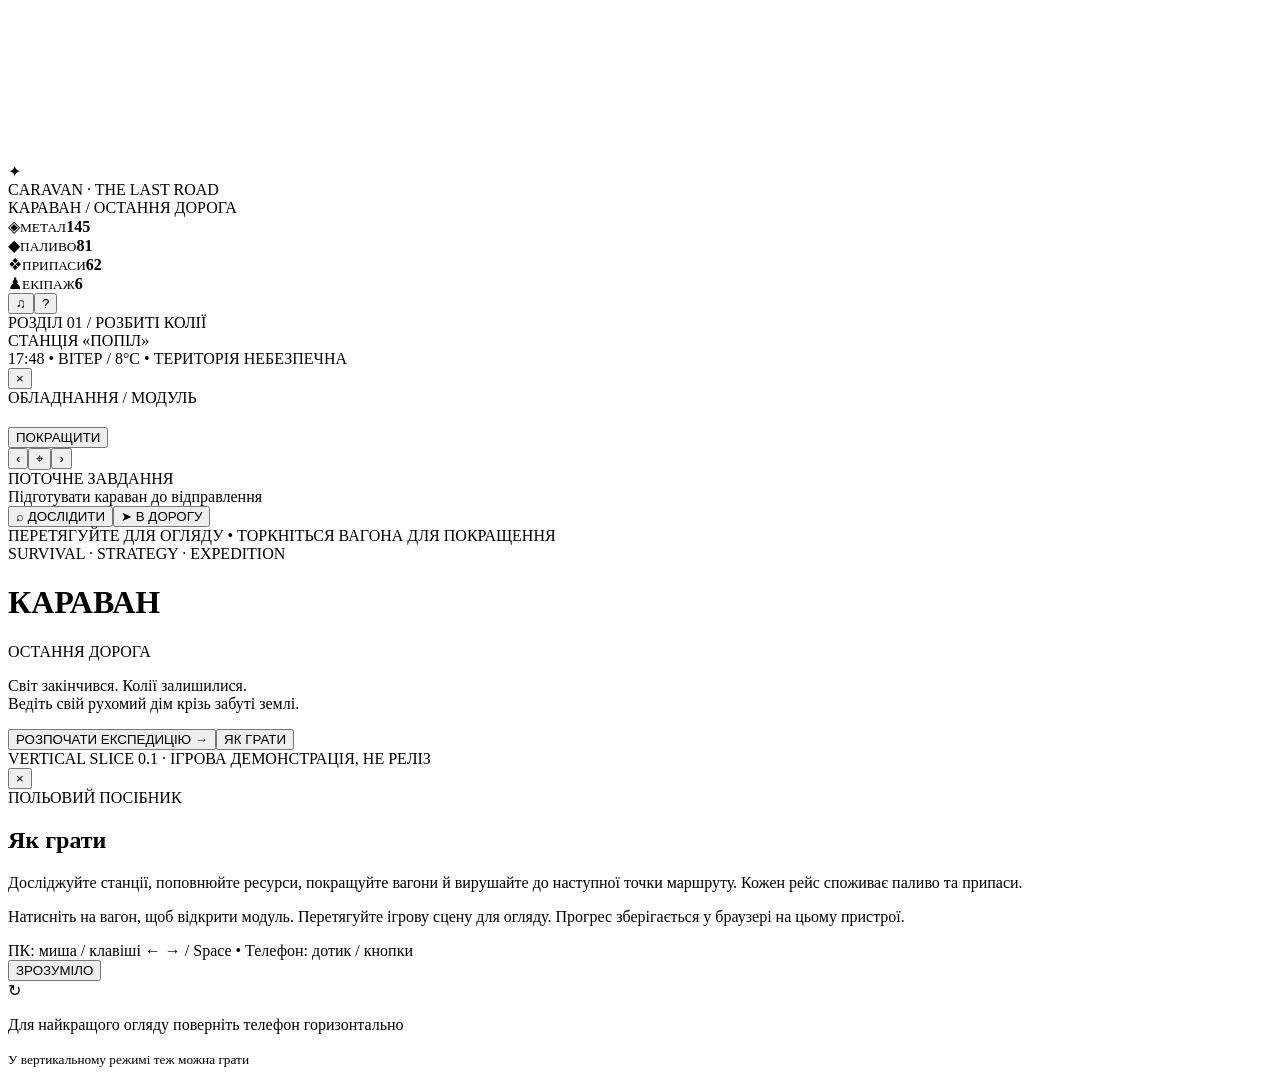
==== web/index.html @ 8cdb4a12 "Add Caravan playable prototype source web/index.html" ====
<!doctype html>
<html lang="uk">
<head>
<meta charset="utf-8"/>
<meta name="viewport" content="width=device-width,initial-scale=1,viewport-fit=cover,maximum-scale=1,user-scalable=no" />
<meta name="theme-color" content="#0a1119"/>
<meta name="description" content="КАРАВАН: Остання дорога — інтерактивний прототип виживання на броньованому потязі." />
<title>КАРАВАН — Остання дорога · Vertical Slice 0.1</title>
<link rel="stylesheet" href="style.css"/>
<link rel="manifest" href="manifest.webmanifest"/>
</head>
<body>
<main id="game" aria-label="Ігрова сцена Караван">
<canvas id="scene" aria-label="Потяг і покинута станція"></canvas>
<div id="vignette"></div>
<header class="top">
  <div class="identity"><div class="crest">✦</div><div><div class="eyebrow">CARAVAN <span>· THE LAST ROAD</span></div><div class="brand">КАРАВАН <span>/ ОСТАННЯ ДОРОГА</span></div></div></div>
  <div class="resources" aria-live="polite">
   <div class="res"><span class="glyph">◈</span><small>МЕТАЛ</small><strong id="scrap">145</strong></div>
   <div class="res"><span class="glyph orange">◆</span><small>ПАЛИВО</small><strong id="fuel">81</strong></div>
   <div class="res"><span class="glyph green">❖</span><small>ПРИПАСИ</small><strong id="food">62</strong></div>
   <div class="res"><span class="glyph gold">♟</span><small>ЕКІПАЖ</small><strong id="crew">6</strong></div>
  </div>
  <div class="top-actions"><button id="sound" title="Звук" aria-label="Увімкнути або вимкнути звук">♫</button><button id="help" title="Керування">?</button></div>
</header>
<div class="location"><div class="minor" id="chapter">РОЗДІЛ 01 / РОЗБИТІ КОЛІЇ</div><div class="loc-title" id="place">СТАНЦІЯ «ПОПІЛ»</div><div class="loc-sub" id="conditions">17:48 <span>•</span> ВІТЕР / 8°C <span>•</span> ТЕРИТОРІЯ НЕБЕЗПЕЧНА</div></div>
<div id="alerts" aria-live="polite"></div>
<section id="panel" class="side-panel hidden" aria-live="polite"><button id="close-panel" aria-label="Закрити" class="close">×</button><div class="smallcap">ОБЛАДНАННЯ / МОДУЛЬ</div><h2 id="panel-name"></h2><p id="panel-description"></p><div id="panel-stats"></div><button id="upgrade" class="primary">ПОКРАЩИТИ</button></section>
<div id="tooltip" class="tooltip hidden"></div>
<div class="camera-tools"><button id="cam-left" aria-label="Камера ліворуч">‹</button><button id="cam-reset" aria-label="Повернути камеру">⌖</button><button id="cam-right" aria-label="Камера праворуч">›</button></div>
<div class="bottom"><div class="mission"><span class="pulsedot"></span><div><div class="smallcap" id="mission-caption">ПОТОЧНЕ ЗАВДАННЯ</div><div class="mission-title" id="mission">Підготувати караван до відправлення</div></div></div><div class="cta"><button class="secondary" id="scavenge">⌕ <span>ДОСЛІДИТИ</span></button><button class="primary" id="go">➤ <span>В ДОРОГУ</span></button></div></div>
<div class="hint">ПЕРЕТЯГУЙТЕ ДЛЯ ОГЛЯДУ • ТОРКНІТЬСЯ ВАГОНА ДЛЯ ПОКРАЩЕННЯ</div>
<div class="overlay" id="intro"><div class="intro-back"></div><div class="intro-shade"></div><div class="intro-content"><div class="eyebrow">SURVIVAL · STRATEGY · EXPEDITION</div><h1>КАРАВАН</h1><div class="intro-tag">ОСТАННЯ ДОРОГА</div><p>Світ закінчився. Колії залишилися.<br>Ведіть свій рухомий дім крізь забуті землі.</p><div class="intro-buttons"><button id="start" class="primary">РОЗПОЧАТИ ЕКСПЕДИЦІЮ →</button><button id="how" class="secondary">ЯК ГРАТИ</button></div><div class="build">VERTICAL SLICE 0.1 · ІГРОВА ДЕМОНСТРАЦІЯ, НЕ РЕЛІЗ</div></div></div>
<div class="modal hidden" id="modal"><div class="modal-card"><button class="close" id="close-modal" aria-label="Закрити">×</button><div class="smallcap">ПОЛЬОВИЙ ПОСІБНИК</div><h2>Як грати</h2><p>Досліджуйте станції, поповнюйте ресурси, покращуйте вагони й вирушайте до наступної точки маршруту. Кожен рейс споживає паливо та припаси.</p><p>Натисніть на вагон, щоб відкрити модуль. Перетягуйте ігрову сцену для огляду. Прогрес зберігається у браузері на цьому пристрої.</p><div class="quickkeys">ПК: миша / клавіші ← → / Space • Телефон: дотик / кнопки</div><button class="primary" id="modal-ok">ЗРОЗУМІЛО</button></div></div>
<div class="rotate">↻<p>Для найкращого огляду поверніть телефон горизонтально</p><small>У вертикальному режимі теж можна грати</small></div>
</main>
<script src="game.js"></script>
<script>if ('serviceWorker' in navigator && location.protocol.startsWith('http')) navigator.serviceWorker.register('./sw.js').catch(()=>{});</script>
</body>
</html>
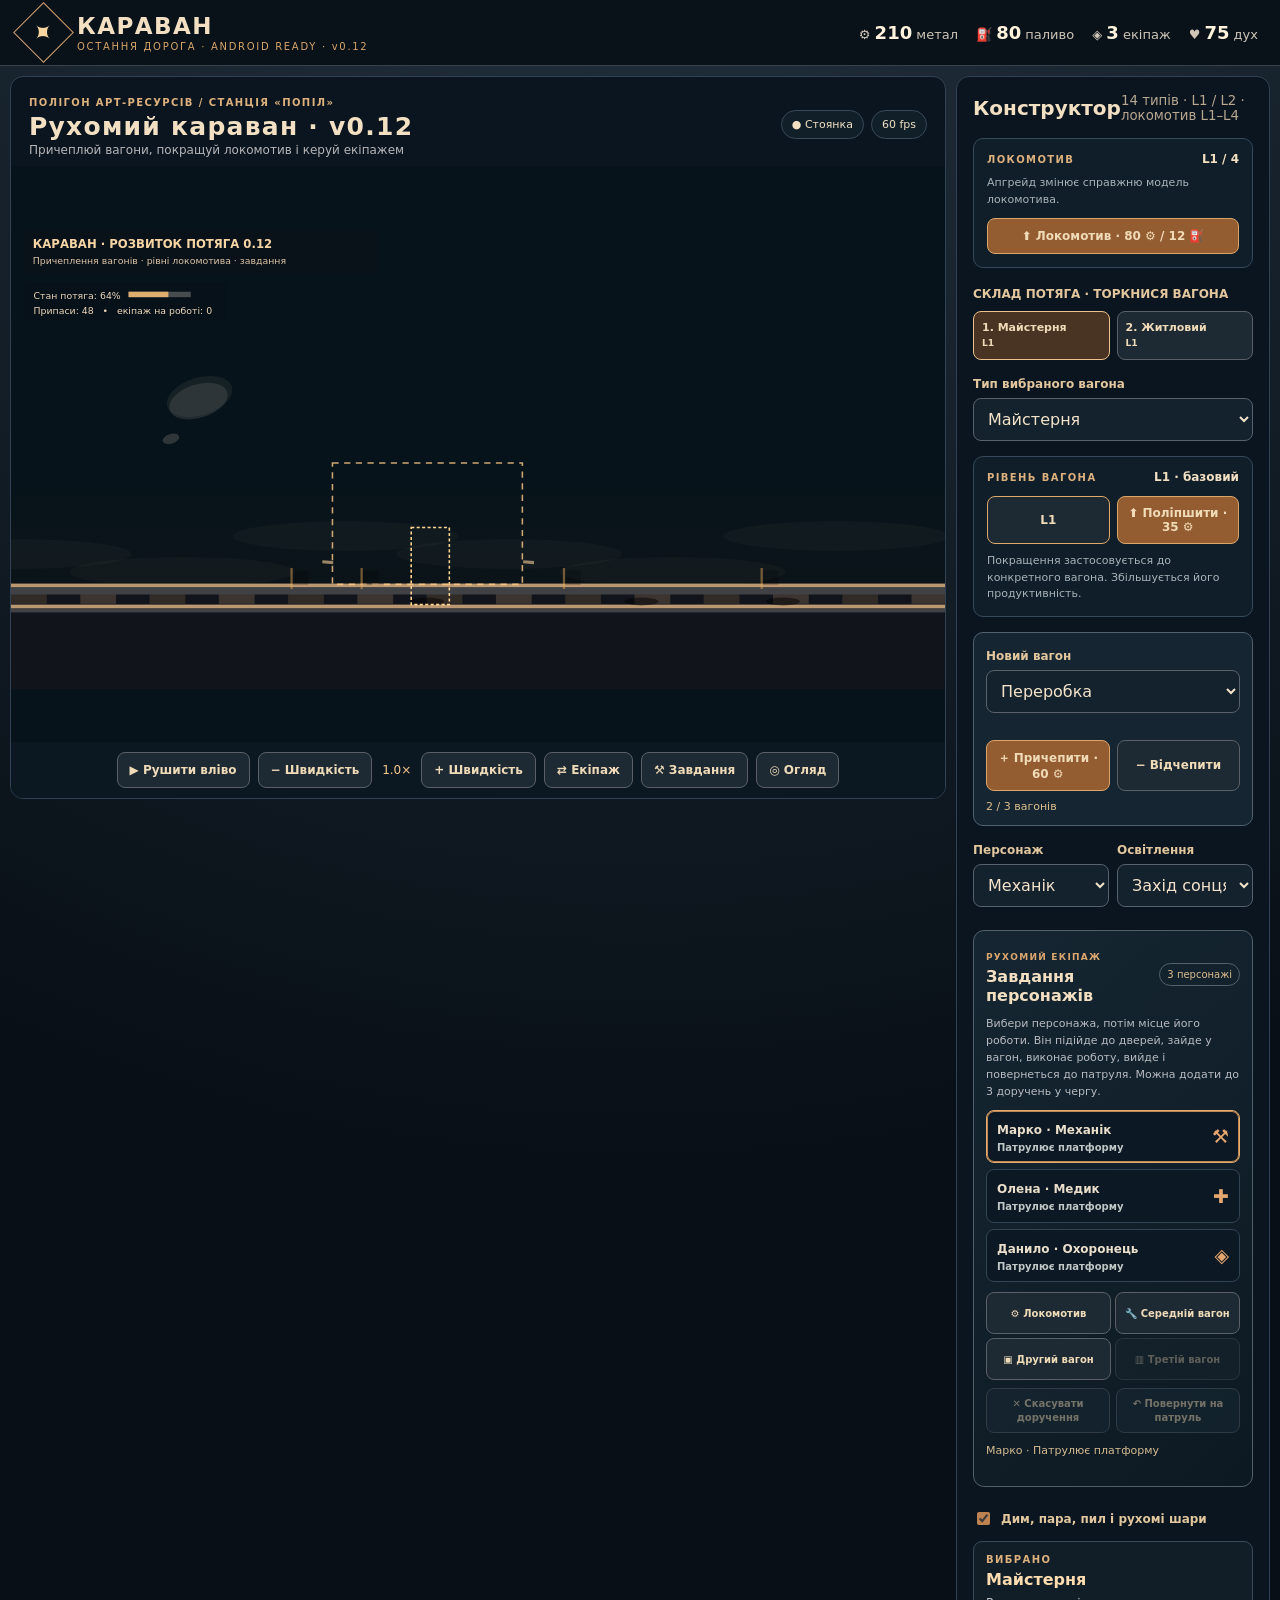
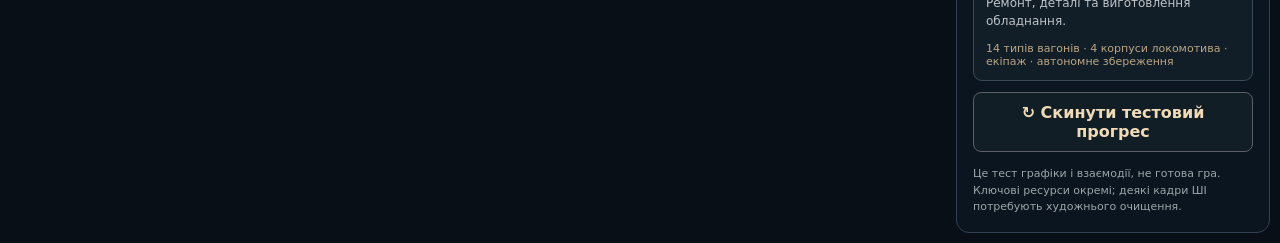
==== commit d147eb89: "Restore full Caravan v0.12 game code and prepare offline asset-aware APK pipeline" ====
--- a/web/index.html
+++ b/web/index.html
@@ -1,40 +1,6 @@
-<!doctype html>
-<html lang="uk">
-<head>
-<meta charset="utf-8"/>
-<meta name="viewport" content="width=device-width,initial-scale=1,viewport-fit=cover,maximum-scale=1,user-scalable=no" />
-<meta name="theme-color" content="#0a1119"/>
-<meta name="description" content="КАРАВАН: Остання дорога — інтерактивний прототип виживання на броньованому потязі." />
-<title>КАРАВАН — Остання дорога · Vertical Slice 0.1</title>
-<link rel="stylesheet" href="style.css"/>
-<link rel="manifest" href="manifest.webmanifest"/>
-</head>
-<body>
-<main id="game" aria-label="Ігрова сцена Караван">
-<canvas id="scene" aria-label="Потяг і покинута станція"></canvas>
-<div id="vignette"></div>
-<header class="top">
-  <div class="identity"><div class="crest">✦</div><div><div class="eyebrow">CARAVAN <span>· THE LAST ROAD</span></div><div class="brand">КАРАВАН <span>/ ОСТАННЯ ДОРОГА</span></div></div></div>
-  <div class="resources" aria-live="polite">
-   <div class="res"><span class="glyph">◈</span><small>МЕТАЛ</small><strong id="scrap">145</strong></div>
-   <div class="res"><span class="glyph orange">◆</span><small>ПАЛИВО</small><strong id="fuel">81</strong></div>
-   <div class="res"><span class="glyph green">❖</span><small>ПРИПАСИ</small><strong id="food">62</strong></div>
-   <div class="res"><span class="glyph gold">♟</span><small>ЕКІПАЖ</small><strong id="crew">6</strong></div>
-  </div>
-  <div class="top-actions"><button id="sound" title="Звук" aria-label="Увімкнути або вимкнути звук">♫</button><button id="help" title="Керування">?</button></div>
-</header>
-<div class="location"><div class="minor" id="chapter">РОЗДІЛ 01 / РОЗБИТІ КОЛІЇ</div><div class="loc-title" id="place">СТАНЦІЯ «ПОПІЛ»</div><div class="loc-sub" id="conditions">17:48 <span>•</span> ВІТЕР / 8°C <span>•</span> ТЕРИТОРІЯ НЕБЕЗПЕЧНА</div></div>
-<div id="alerts" aria-live="polite"></div>
-<section id="panel" class="side-panel hidden" aria-live="polite"><button id="close-panel" aria-label="Закрити" class="close">×</button><div class="smallcap">ОБЛАДНАННЯ / МОДУЛЬ</div><h2 id="panel-name"></h2><p id="panel-description"></p><div id="panel-stats"></div><button id="upgrade" class="primary">ПОКРАЩИТИ</button></section>
-<div id="tooltip" class="tooltip hidden"></div>
-<div class="camera-tools"><button id="cam-left" aria-label="Камера ліворуч">‹</button><button id="cam-reset" aria-label="Повернути камеру">⌖</button><button id="cam-right" aria-label="Камера праворуч">›</button></div>
-<div class="bottom"><div class="mission"><span class="pulsedot"></span><div><div class="smallcap" id="mission-caption">ПОТОЧНЕ ЗАВДАННЯ</div><div class="mission-title" id="mission">Підготувати караван до відправлення</div></div></div><div class="cta"><button class="secondary" id="scavenge">⌕ <span>ДОСЛІДИТИ</span></button><button class="primary" id="go">➤ <span>В ДОРОГУ</span></button></div></div>
-<div class="hint">ПЕРЕТЯГУЙТЕ ДЛЯ ОГЛЯДУ • ТОРКНІТЬСЯ ВАГОНА ДЛЯ ПОКРАЩЕННЯ</div>
-<div class="overlay" id="intro"><div class="intro-back"></div><div class="intro-shade"></div><div class="intro-content"><div class="eyebrow">SURVIVAL · STRATEGY · EXPEDITION</div><h1>КАРАВАН</h1><div class="intro-tag">ОСТАННЯ ДОРОГА</div><p>Світ закінчився. Колії залишилися.<br>Ведіть свій рухомий дім крізь забуті землі.</p><div class="intro-buttons"><button id="start" class="primary">РОЗПОЧАТИ ЕКСПЕДИЦІЮ →</button><button id="how" class="secondary">ЯК ГРАТИ</button></div><div class="build">VERTICAL SLICE 0.1 · ІГРОВА ДЕМОНСТРАЦІЯ, НЕ РЕЛІЗ</div></div></div>
-<div class="modal hidden" id="modal"><div class="modal-card"><button class="close" id="close-modal" aria-label="Закрити">×</button><div class="smallcap">ПОЛЬОВИЙ ПОСІБНИК</div><h2>Як грати</h2><p>Досліджуйте станції, поповнюйте ресурси, покращуйте вагони й вирушайте до наступної точки маршруту. Кожен рейс споживає паливо та припаси.</p><p>Натисніть на вагон, щоб відкрити модуль. Перетягуйте ігрову сцену для огляду. Прогрес зберігається у браузері на цьому пристрої.</p><div class="quickkeys">ПК: миша / клавіші ← → / Space • Телефон: дотик / кнопки</div><button class="primary" id="modal-ok">ЗРОЗУМІЛО</button></div></div>
-<div class="rotate">↻<p>Для найкращого огляду поверніть телефон горизонтально</p><small>У вертикальному режимі теж можна грати</small></div>
-</main>
-<script src="game.js"></script>
-<script>if ('serviceWorker' in navigator && location.protocol.startsWith('http')) navigator.serviceWorker.register('./sw.js').catch(()=>{});</script>
-</body>
-</html>+<!doctype html><html lang="uk"><head><meta charset="utf-8"><meta name="viewport" content="width=device-width, initial-scale=1, maximum-scale=1, viewport-fit=cover"><meta name="theme-color" content="#0c151d"><title>КАРАВАН — Модульна сцена v0.12</title><link rel="stylesheet" href="style.css"></head><body>
+<header><div class="brand"><span class="emblem">✦</span><span><b>КАРАВАН</b><small>ОСТАННЯ ДОРОГА · ANDROID READY · v0.12</small></span></div><div class="topstats"><span>⚙ <b id="metal">210</b> метал</span><span>⛽ <b id="fuel">80</b> паливо</span><span>◈ <b>3</b> екіпаж</span><span class="longstat">♥ <b id="morale">75</b> дух</span></div><button class="menu" id="togglePanel" aria-expanded="false">☷ Модулі</button></header>
+<main><section class="scene panel"><div class="sceneheading"><div><small>ПОЛІГОН АРТ-РЕСУРСІВ / СТАНЦІЯ «ПОПІЛ»</small><h1>Рухомий караван · v0.12</h1><p>Причеплюй вагони, покращуй локомотив і керуй екіпажем</p></div><div class="chips"><span id="travelState">● Рух ліворуч</span><span id="fpsLabel">— fps</span></div></div><div class="canvaswrap"><canvas id="stage" role="img" aria-label="Інтерактивна сцена: локомотив, два вагони, екіпаж"></canvas><div class="scrim"></div><div class="toast" id="toast" aria-live="polite"></div></div><nav class="playbar"><button id="travel">⏸ Зупинити</button><button id="slower">− Швидкість</button><span id="speedLabel">1.0×</span><button id="faster">+ Швидкість</button><button id="newCrew">⇄ Екіпаж</button><button id="tasksOpen">⚒ Завдання</button><button id="fit">◎ Огляд</button></nav></section>
+<aside class="panel sidebar" id="sidebar"><div class="sidehead"><h2>Конструктор</h2><small>14 типів · L1 / L2 · локомотив L1–L4</small></div><div class="upgrade locomotive-box"><div><span class="smallcaps">ЛОКОМОТИВ</span><strong id="locoLevel">L1 · базовий</strong></div><p class="note">Апгрейд змінює справжню модель локомотива.</p><button class="primary" id="locoUpgrade" type="button">⬆ Локомотив · 80 ⚙ / 12 ⛽</button></div>
+<label>СКЛАД ПОТЯГА · ТОРКНИСЯ ВАГОНА</label><div id="carList" class="carlist"></div>
+<label for="wagon">Тип вибраного вагона</label><select id="wagon"></select><div class="upgrade"><div><span class="smallcaps">РІВЕНЬ ВАГОНА</span><strong id="levelState">L1 · базовий</strong></div><div class="levelrow"><button id="base">L1</button><button id="upgrade" class="primary">⬆ Поліпшити · 35 ⚙</button></div><p class="note">Покращення застосовується до конкретного вагона. Збільшується його продуктивність.</p></div><div class="attachbox"><label for="newWagon">Новий вагон</label><select id="newWagon"></select><div class="levelrow"><button id="attachCar" class="primary" type="button">＋ Причепити · 60 ⚙</button><button id="detachCar" type="button">− Відчепити</button></div><small id="carCapacity">2 / 3 вагонів</small></div><div class="split"><div><label for="crewRole">Персонаж</label><select id="crewRole"></select></div><div><label for="timeMode">Освітлення</label><select id="timeMode"><option value="sunset">Захід сонця</option><option value="night">Темніша ніч</option></select></div></div><section class="crewpanel" id="crewpanel"><div class="crewtitle"><div><small>РУХОМИЙ ЕКІПАЖ</small><h3>Завдання персонажів</h3></div><span class="crewtag">3 персонажі</span></div><p class="crewhelp">Вибери персонажа, потім місце його роботи. Він підійде до дверей, зайде у вагон, виконає роботу, вийде і повернеться до патруля. Можна додати до 3 доручень у чергу.</p><div id="crewList" class="crewlist"></div><div class="assignrow"><button type="button" class="assignment" data-target="engine">⚙ Локомотив</button><button type="button" class="assignment" data-target="center">🔧 Середній вагон</button><button type="button" class="assignment" data-target="rear">▣ Другий вагон</button><button type="button" class="assignment" data-target="tail" id="tailAssignment">▥ Третій вагон</button></div><div class="crewactions"><button id="cancelJob" type="button">✕ Скасувати доручення</button><button id="crewHome" type="button">↶ Повернути на патруль</button></div><div class="crewsummary" id="crewSummary" aria-live="polite">Обраний механік · вільний</div></section><label class="check"><input type="checkbox" id="effects" checked> Дим, пара, пил і рухомі шари</label><div class="details"><div class="smallcaps">ВИБРАНО</div><strong id="chosenName">Майстерня</strong><div id="chosenDesc">Вагон, у якому екіпаж ремонтує обладнання.</div><div class="asset-count">14 типів вагонів · 4 корпуси локомотива · екіпаж · автономне збереження</div></div><button id="reset" class="soft">↻ Скинути тестовий прогрес</button><p class="foot">Це тест графіки і взаємодії, не готова гра. Ключові ресурси окремі; деякі кадри ШІ потребують художнього очищення.</p></aside></main><script>globalThis.CARAVAN_MANIFEST={"wagon":{"workshop":{"title":"Майстерня","levels":[{"src":"assets/wagons/workshop_L1.png","w":402,"h":188,"bytes":146723,"level":1},{"src":"assets/wagons/workshop_L2.png","w":413,"h":200,"bytes":186866,"level":2}]},"quarters":{"title":"Житловий","levels":[{"src":"assets/wagons/quarters_L1.png","w":403,"h":174,"bytes":144391,"level":1},{"src":"assets/wagons/quarters_L2.png","w":420,"h":189,"bytes":153326,"level":2}]},"cargo":{"title":"Склад","levels":[{"src":"assets/wagons/cargo_L1.png","w":402,"h":200,"bytes":141680,"level":1},{"src":"assets/wagons/cargo_L2.png","w":413,"h":200,"bytes":184698,"level":2}]},"medic":{"title":"Медичний","levels":[{"src":"assets/wagons/medic_L1.png","w":403,"h":200,"bytes":146158,"level":1},{"src":"assets/wagons/medic_L2.png","w":420,"h":188,"bytes":160261,"level":2}]},"recon":{"title":"Розвідка","levels":[{"src":"assets/wagons/recon_L1.png","w":402,"h":218,"bytes":146835,"level":1},{"src":"assets/wagons/recon_L2.png","w":413,"h":218,"bytes":184744,"level":2}]},"guard":{"title":"Охорона","levels":[{"src":"assets/wagons/guard_L1.png","w":403,"h":218,"bytes":145258,"level":1},{"src":"assets/wagons/guard_L2.png","w":420,"h":206,"bytes":162807,"level":2}]},"greenhouse":{"title":"Теплиця","levels":[{"src":"assets/wagons/greenhouse_L1.png","w":402,"h":193,"bytes":146366,"level":1},{"src":"assets/wagons/greenhouse_L2.png","w":413,"h":193,"bytes":178206,"level":2}]},"power":{"title":"Генератор","levels":[{"src":"assets/wagons/power_L1.png","w":403,"h":193,"bytes":152297,"level":1},{"src":"assets/wagons/power_L2.png","w":420,"h":182,"bytes":161384,"level":2}]},"reactor":{"title":"Реактор","levels":[{"src":"assets/wagons/reactor.png","w":720,"h":334,"level":1},{"src":"assets/wagons/reactor.png","w":720,"h":334,"level":2}]},"kitchen":{"title":"Кухня","levels":[{"src":"assets/wagons/kitchen.png","w":731,"h":325,"level":1},{"src":"assets/wagons/kitchen.png","w":731,"h":325,"level":2}]},"barracks":{"title":"Казарма","levels":[{"src":"assets/wagons/barracks.png","w":720,"h":317,"level":1},{"src":"assets/wagons/barracks.png","w":720,"h":317,"level":2}]},"greenhouse_plus":{"title":"Оранжерея","levels":[{"src":"assets/wagons/greenhouse_plus.png","w":735,"h":317,"level":1},{"src":"assets/wagons/greenhouse_plus.png","w":735,"h":317,"level":2}]},"salvage":{"title":"Переробка","levels":[{"src":"assets/wagons/salvage.png","w":720,"h":342,"level":1},{"src":"assets/wagons/salvage.png","w":720,"h":342,"level":2}]},"arsenal":{"title":"Арсенал","levels":[{"src":"assets/wagons/arsenal.png","w":735,"h":342,"level":1},{"src":"assets/wagons/arsenal.png","w":735,"h":342,"level":2}]}},"crew":{"driver":{"title":"Машиніст","walk":[{"src":"assets/crew/driver_walk_00.png","w":64,"h":120,"bytes":16442},{"src":"assets/crew/driver_walk_01.png","w":66,"h":120,"bytes":17305},{"src":"assets/crew/driver_walk_02.png","w":66,"h":120,"bytes":15774},{"src":"assets/crew/driver_walk_03.png","w":66,"h":118,"bytes":15858},{"src":"assets/crew/driver_walk_04.png","w":66,"h":120,"bytes":15723},{"src":"assets/crew/driver_walk_05.png","w":59,"h":119,"bytes":15463}],"idle":[{"src":"assets/crew/driver_idle_00.png","w":68,"h":120,"bytes":17395},{"src":"assets/crew/driver_idle_01.png","w":68,"h":120,"bytes":17988},{"src":"assets/crew/driver_idle_02.png","w":68,"h":120,"bytes":17248}]},"mechanic":{"title":"Механік","walk":[{"src":"assets/crew/mechanic_walk_00.png","w":66,"h":124,"bytes":16648},{"src":"assets/crew/mechanic_walk_01.png","w":66,"h":124,"bytes":17124},{"src":"assets/crew/mechanic_walk_02.png","w":66,"h":122,"bytes":17485},{"src":"assets/crew/mechanic_walk_03.png","w":66,"h":121,"bytes":17323},{"src":"assets/crew/mechanic_walk_04.png","w":66,"h":122,"bytes":18045},{"src":"assets/crew/mechanic_walk_05.png","w":59,"h":122,"bytes":16111}],"idle":[{"src":"assets/crew/mechanic_idle_00.png","w":68,"h":124,"bytes":17114},{"src":"assets/crew/mechanic_idle_01.png","w":68,"h":124,"bytes":17195},{"src":"assets/crew/mechanic_idle_02.png","w":68,"h":121,"bytes":16721}]},"medic":{"title":"Медик","walk":[{"src":"assets/crew/medic_walk_00.png","w":66,"h":118,"bytes":17598},{"src":"assets/crew/medic_walk_01.png","w":66,"h":118,"bytes":17194},{"src":"assets/crew/medic_walk_02.png","w":66,"h":111,"bytes":17224},{"src":"assets/crew/medic_walk_03.png","w":66,"h":111,"bytes":17119},{"src":"assets/crew/medic_walk_04.png","w":66,"h":110,"bytes":17760},{"src":"assets/crew/medic_walk_05.png","w":59,"h":110,"bytes":15437}],"idle":[{"src":"assets/crew/medic_idle_00.png","w":68,"h":118,"bytes":16585},{"src":"assets/crew/medic_idle_01.png","w":68,"h":118,"bytes":16609},{"src":"assets/crew/medic_idle_02.png","w":68,"h":111,"bytes":16581}]},"scout":{"title":"Розвідник","walk":[{"src":"assets/crew/scout_walk_00.png","w":66,"h":123,"bytes":20131},{"src":"assets/crew/scout_walk_01.png","w":66,"h":123,"bytes":18050},{"src":"assets/crew/scout_walk_02.png","w":66,"h":110,"bytes":17717},{"src":"assets/crew/scout_walk_03.png","w":66,"h":111,"bytes":18776},{"src":"assets/crew/scout_walk_04.png","w":66,"h":109,"bytes":17539},{"src":"assets/crew/scout_walk_05.png","w":59,"h":123,"bytes":11801}],"idle":[{"src":"assets/crew/scout_idle_00.png","w":68,"h":123,"bytes":18345},{"src":"assets/crew/scout_idle_01.png","w":68,"h":123,"bytes":17588},{"src":"assets/crew/scout_idle_02.png","w":68,"h":110,"bytes":17820}]},"guard":{"title":"Охоронець","walk":[{"src":"assets/crew/guard_walk_00.png","w":66,"h":112,"bytes":16861},{"src":"assets/crew/guard_walk_01.png","w":66,"h":112,"bytes":15912},{"src":"assets/crew/guard_walk_02.png","w":66,"h":104,"bytes":14925},{"src":"assets/crew/guard_walk_03.png","w":66,"h":104,"bytes":14964},{"src":"assets/crew/guard_walk_04.png","w":66,"h":103,"bytes":15147},{"src":"assets/crew/guard_walk_05.png","w":59,"h":104,"bytes":13598}],"idle":[{"src":"assets/crew/guard_idle_00.png","w":68,"h":112,"bytes":17815},{"src":"assets/crew/guard_idle_01.png","w":68,"h":112,"bytes":16727},{"src":"assets/crew/guard_idle_02.png","w":68,"h":107,"bytes":16536}]},"operator":{"title":"Оператор","walk":[{"src":"assets/crew/operator_walk_00.png","w":66,"h":120,"bytes":15683},{"src":"assets/crew/operator_walk_01.png","w":66,"h":120,"bytes":16718},{"src":"assets/crew/operator_walk_02.png","w":66,"h":120,"bytes":17398},{"src":"assets/crew/operator_walk_03.png","w":66,"h":116,"bytes":17024},{"src":"assets/crew/operator_walk_04.png","w":66,"h":120,"bytes":18237},{"src":"assets/crew/operator_walk_05.png","w":59,"h":119,"bytes":15932}],"idle":[{"src":"assets/crew/operator_idle_00.png","w":68,"h":120,"bytes":15848},{"src":"assets/crew/operator_idle_01.png","w":68,"h":120,"bytes":16041},{"src":"assets/crew/operator_idle_02.png","w":68,"h":120,"bytes":16449}]}},"vfx":{"smoke":[{"src":"assets/vfx/smoke_00.png","w":116,"h":150,"bytes":13347},{"src":"assets/vfx/smoke_01.png","w":132,"h":150,"bytes":22895},{"src":"assets/vfx/smoke_02.png","w":149,"h":150,"bytes":31147},{"src":"assets/vfx/smoke_03.png","w":154,"h":150,"bytes":35997},{"src":"assets/vfx/smoke_04.png","w":152,"h":150,"bytes":41033},{"src":"assets/vfx/smoke_05.png","w":150,"h":150,"bytes":39638}],"wheel":[{"src":"assets/vfx/wheel_00.png","w":142,"h":122,"bytes":30441},{"src":"assets/vfx/wheel_01.png","w":144,"h":122,"bytes":33072},{"src":"assets/vfx/wheel_02.png","w":144,"h":122,"bytes":31475},{"src":"assets/vfx/wheel_03.png","w":144,"h":122,"bytes":34275},{"src":"assets/vfx/wheel_04.png","w":144,"h":122,"bytes":32573},{"src":"assets/vfx/wheel_05.png","w":144,"h":122,"bytes":34004},{"src":"assets/vfx/wheel_06.png","w":144,"h":122,"bytes":33275},{"src":"assets/vfx/wheel_07.png","w":144,"h":122,"bytes":33305},{"src":"assets/vfx/wheel_08.png","w":144,"h":122,"bytes":33899}]},"train":{"locomotive":{"src":"assets/train/locomotive.png","w":500,"h":321,"bytes":278866},"variants":[{"src":"assets/train/locomotive_L1.png","w":731,"h":272},{"src":"assets/train/locomotive_L2.png","w":772,"h":276},{"src":"assets/train/locomotive_L3.png","w":785,"h":262},{"src":"assets/train/locomotive_L4.png","w":860,"h":264}]},"background":{"src":"assets/backdrop.jpg"},"attachments":{"plow_L1":{"src":"assets/attachments/plow_L1.png","w":196,"h":113},"plow_L2":{"src":"assets/attachments/plow_L2.png","w":229,"h":114},"plow_L3":{"src":"assets/attachments/plow_L3.png","w":223,"h":121},"headlamp_L1":{"src":"assets/attachments/headlamp_L1.png","w":117,"h":102},"headlamp_L2":{"src":"assets/attachments/headlamp_L2.png","w":137,"h":97},"headlamp_L3":{"src":"assets/attachments/headlamp_L3.png","w":134,"h":104}}};</script><script src="app.js"></script></body></html>
--- a/web/style.css
+++ b/web/style.css
@@ -0,0 +1,22 @@
+*{box-sizing:border-box}html{color-scheme:dark}body{margin:0;color:#f3e0c3;background:radial-gradient(circle at 50% -20%,#273744,#080f16 67%);font-family:system-ui,Segoe UI,Arial,sans-serif}button,select{font:inherit}button{cursor:pointer;color:#f0dbb8;border:1px solid #5b6066;border-radius:8px;padding:10px 13px;background:#1d2a33;font-weight:650}button:active{transform:translateY(1px)}button:hover,button:focus-visible{border-color:#e8b477}button.primary{background:#945d31;border-color:#dca56a}button.soft{background:#121e26}select{background:#13222d;border:1px solid #59616b;border-radius:8px;color:#f4e3ca;width:100%;padding:10px;margin:6px 0 15px;min-width:0}header{height:66px;display:flex;align-items:center;gap:16px;justify-content:space-between;padding:8px 22px;background:rgba(8,16,23,.92);border-bottom:1px solid #39414a}.brand{display:flex;align-items:center;gap:12px;letter-spacing:.09em}.brand b{display:block;font-size:23px}.brand small{display:block;font-size:10px;color:#d7a56a;margin-top:2px;letter-spacing:.17em}.emblem{width:43px;height:43px;display:grid;place-content:center;border:1px solid #d1a06e;transform:rotate(45deg);color:#fbd6a0;font-size:26px}.emblem::first-letter{transform:rotate(-45deg)}.topstats{display:flex;gap:18px;color:#cfc6b8;font-size:13px}.topstats b{font-size:18px;color:#fff3dd}.menu{display:none}main{max-width:1660px;padding:10px;margin:0 auto;display:grid;grid-template-columns:minmax(0,1fr) 314px;gap:10px}.panel{background:#0b151f;border:1px solid #304253;border-radius:13px;overflow:hidden}.sceneheading{min-height:87px;display:flex;justify-content:space-between;align-items:center;padding:14px 18px 9px}.sceneheading small,.smallcaps{font-size:10px;letter-spacing:.14em;color:#ddb17d;font-weight:800}.sceneheading h1{font-size:25px;letter-spacing:.05em;margin:2px 0}.sceneheading p{font-size:12px;color:#b6b6b8;margin:0}.chips{display:flex;gap:7px}.chips span{background:#111f29;border:1px solid #394957;padding:7px 10px;border-radius:99px;font-size:11px;white-space:nowrap}.canvaswrap{position:relative;background:#050c13;overflow:hidden}#stage{display:block;width:100%;height:clamp(250px,64vh,680px);touch-action:manipulation}.toast{position:absolute;left:50%;top:13%;transform:translateX(-50%);background:rgba(12,22,31,.93);border:1px solid #d39f65;color:#ffe4b0;border-radius:8px;padding:7px 13px;font-size:13px;opacity:0;transition:opacity .2s;pointer-events:none}.toast.show{opacity:1}.playbar{display:flex;justify-content:center;align-items:center;gap:8px;padding:10px;flex-wrap:wrap;background:#0b1721}.playbar button{min-height:36px;padding:7px 12px;font-size:12px}.playbar #speedLabel{font-size:12px;min-width:33px;text-align:center;color:#f9c78a}.sidebar{padding:16px}.sidehead{display:flex;justify-content:space-between;align-items:center;margin-bottom:15px}.sidehead h2{font-size:20px;margin:0}.sidehead small{color:#b8a791}.sidebar label{font-size:12px;font-weight:650;color:#e2c69e}.upgrade{background:#101e29;border:1px solid #35495a;border-radius:10px;padding:13px;margin:0 0 15px}.upgrade>div:first-child{display:flex;justify-content:space-between;align-items:center;gap:8px}.upgrade strong{font-size:12px}.levelrow{display:flex;gap:7px;margin-top:12px}.levelrow button{flex:1;font-size:12px;padding:9px 8px}.note{color:#a8b3b8;font-size:11px;line-height:1.5;margin:9px 0 0}.split{display:grid;grid-template-columns:1fr 1fr;gap:8px}.check{display:flex;align-items:center;gap:8px;padding:7px 0 13px}.check input{accent-color:#be8150}.details{padding:12px;border:1px solid #3a4b57;border-radius:9px;background:#121e27}.details strong{display:block;margin:5px 0;color:#ffddb0}.details div:nth-child(3){font-size:12px;color:#bec3c7;line-height:1.5}.asset-count{margin-top:12px;color:#bca583;font-size:11px}.sidebar>.soft{margin-top:11px;width:100%}.foot{font-size:11px;line-height:1.5;color:#9ca6aa;margin:14px 0 0}@media(max-width:1050px){main{display:block}.sidebar{display:none;margin-top:8px}.sidebar.open{display:block}.menu{display:inline-block;font-size:12px}.topstats{gap:10px}.brand b{font-size:18px}.sceneheading{min-height:64px}.sceneheading h1{font-size:18px}.sceneheading p{display:none}#stage{height:min(66vh,560px)}}@media(max-width:650px){header{padding:5px 9px;height:49px;gap:6px}.brand{gap:7px}.brand b{font-size:14px}.brand small{font-size:7px;letter-spacing:.06em}.emblem{width:25px;height:25px;font-size:13px}.topstats{font-size:9px;gap:5px}.topstats b{font-size:12px}.topstats span:last-child{display:none}.menu{padding:6px;font-size:10px}main{padding:3px}.sceneheading{padding:6px 9px;min-height:52px}.sceneheading h1{font-size:15px}.sceneheading small{font-size:8px}.chips span{padding:5px;font-size:9px}.chips span:last-child{display:none}#stage{height:clamp(190px,54vh,430px)}.playbar{padding:5px;gap:4px}.playbar button{font-size:10px;padding:6px;min-height:30px}.playbar #speedLabel{font-size:10px}.sidebar{padding:11px}}@media(orientation:landscape) and (max-height:520px){.sceneheading{min-height:38px}.sceneheading p{display:none}#stage{height:calc(100vh - 151px);min-height:170px}.playbar{padding:4px}.playbar button{padding:5px 8px;min-height:28px}.sidebar.open{max-height:calc(100vh - 60px);overflow:auto}}
+/* v0.8 — інтерактивна панель екіпажу */
+main{align-items:start}.scene{align-self:start}
+.crewpanel{padding:14px 12px;border:1px solid #52606a;background:linear-gradient(140deg,#152632,#0d1922);border-radius:11px;margin:8px 0 15px}
+.crewtitle{display:flex;align-items:center;justify-content:space-between;gap:8px}.crewtitle h3{margin:3px 0 0;font-size:16px}.crewtitle small{letter-spacing:.14em;font-size:9px;color:#dca76f;font-weight:800}.crewtag{border:1px solid #53606d;border-radius:20px;color:#dfbd8f;font-size:10px;padding:5px 7px;white-space:nowrap}.crewhelp{font-size:11px;line-height:1.55;color:#b9bbc0;margin:10px 0}.crewlist{display:grid;gap:6px}.crewitem{display:grid;grid-template-columns:1fr auto;align-items:center;gap:8px;text-align:left;background:#0c1823;color:#ebdfcc;border:1px solid #334454;border-radius:8px;padding:8px 10px;cursor:pointer}.crewitem.active{border-color:#e4ad6b;box-shadow:inset 0 0 0 1px #bf8753}.crewitem strong{font-size:12px}.crewitem small{display:block;font-size:10px;color:#c0c7c6;margin-top:3px}.crewitem .symbol{color:#e6a76f;font-size:19px}.assignrow{display:grid;grid-template-columns:1fr 1fr 1fr;gap:4px;margin-top:10px}.assignrow button{font-size:10px;white-space:normal;line-height:1.3;padding:9px 5px;min-height:42px}.crewsummary{margin-top:9px;color:#d6bb91;line-height:1.5;font-size:11px;min-height:30px}
+@media(max-width:1050px){.sidebar.open{max-height:68vh;overflow:auto}}
+@media(max-width:650px){.longstat{display:none}.crewpanel{padding:10px}.assignrow button{padding:7px 3px}}
+
+/* v0.9: actionable crew board */
+.crewactions{display:grid;grid-template-columns:1fr 1fr;gap:6px;margin-top:8px}.crewactions button{font-size:10px;line-height:1.35;padding:8px 5px;background:#192b35}.crewitem{transition:border-color .16s}.crewitem small{line-height:1.35}.crewitem .progressTrack{display:block;width:100%;height:3px;background:#394552;border-radius:10px;margin-top:5px;overflow:hidden}.crewitem .progressFill{height:100%;background:#e7ad70;display:block}.crewitem .queued{color:#b6a891;font-size:10px}.crewsummary{font-size:11px;line-height:1.55}.sidebar .crewpanel button:disabled{opacity:.45;cursor:not-allowed}
+
+/* v0.12 – wagons as instances, touch-friendly train builder */
+.carlist{display:grid;grid-template-columns:1fr 1fr;gap:7px;margin:9px 0 13px}
+.carbutton{font-size:11px;line-height:1.35;min-height:49px;padding:8px;text-align:left}
+.carbutton.selected{border-color:#ecc18b;background:#493322}
+.attachbox{padding:12px;background:#152531;border:1px solid #526170;border-radius:10px;margin-bottom:13px}
+.attachbox small{display:block;color:#dfbf8e;font-size:11px;margin-top:9px}
+.locomotive-box>button{width:100%;margin-top:10px;font-size:12px}
+.locomotive-box button:disabled,.attachbox button:disabled{opacity:.48}
+.assignrow{grid-template-columns:repeat(2,minmax(0,1fr))}
+#tailAssignment[disabled]{opacity:.35}
+@media (orientation:landscape) and (max-height:520px){.canvaswrap{max-height:calc(100dvh - 142px)}#stage{height:clamp(170px,calc(100dvh - 198px),260px);max-height:calc(100dvh - 198px)}.sceneheading{min-height:46px;padding:4px 11px}.sceneheading h1{font-size:16px}.playbar{gap:4px}.playbar button{min-height:30px;padding:4px 7px}}
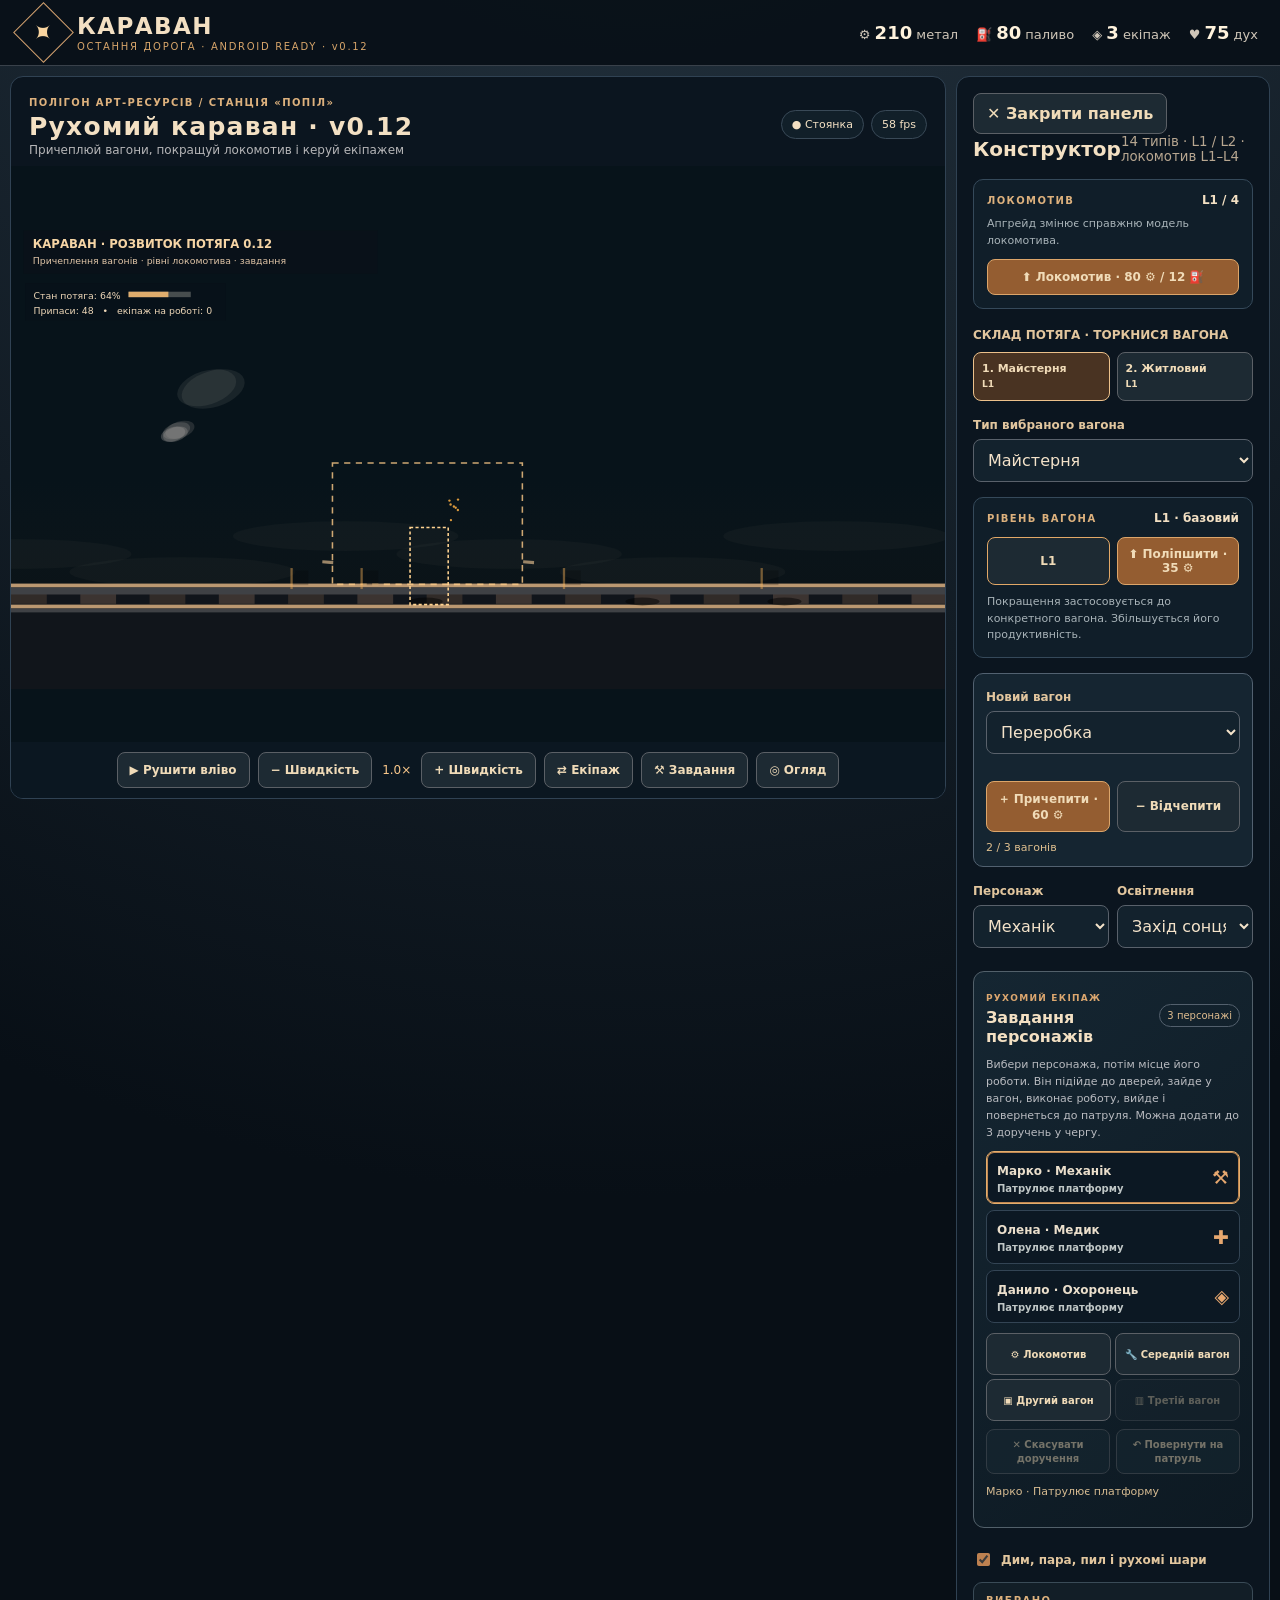
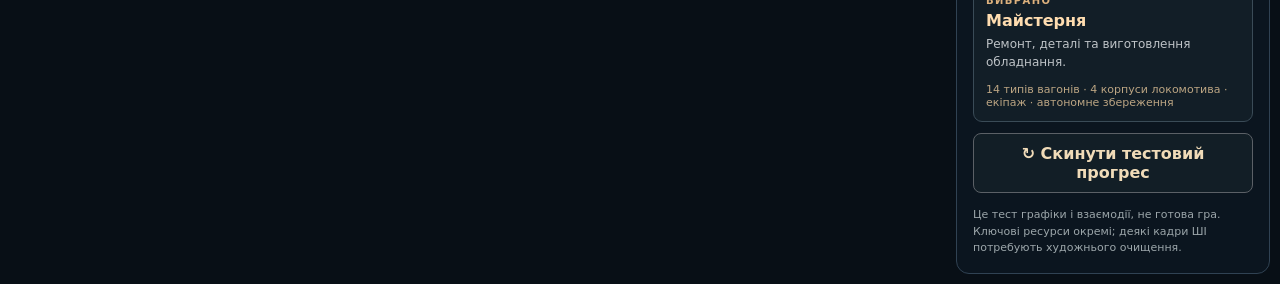
==== commit 79abecaa: "Add accessible dismissible constructor drawer for mobile play" ====
--- a/web/index.html
+++ b/web/index.html
@@ -1,6 +1,6 @@
 <!doctype html><html lang="uk"><head><meta charset="utf-8"><meta name="viewport" content="width=device-width, initial-scale=1, maximum-scale=1, viewport-fit=cover"><meta name="theme-color" content="#0c151d"><title>КАРАВАН — Модульна сцена v0.12</title><link rel="stylesheet" href="style.css"></head><body>
 <header><div class="brand"><span class="emblem">✦</span><span><b>КАРАВАН</b><small>ОСТАННЯ ДОРОГА · ANDROID READY · v0.12</small></span></div><div class="topstats"><span>⚙ <b id="metal">210</b> метал</span><span>⛽ <b id="fuel">80</b> паливо</span><span>◈ <b>3</b> екіпаж</span><span class="longstat">♥ <b id="morale">75</b> дух</span></div><button class="menu" id="togglePanel" aria-expanded="false">☷ Модулі</button></header>
 <main><section class="scene panel"><div class="sceneheading"><div><small>ПОЛІГОН АРТ-РЕСУРСІВ / СТАНЦІЯ «ПОПІЛ»</small><h1>Рухомий караван · v0.12</h1><p>Причеплюй вагони, покращуй локомотив і керуй екіпажем</p></div><div class="chips"><span id="travelState">● Рух ліворуч</span><span id="fpsLabel">— fps</span></div></div><div class="canvaswrap"><canvas id="stage" role="img" aria-label="Інтерактивна сцена: локомотив, два вагони, екіпаж"></canvas><div class="scrim"></div><div class="toast" id="toast" aria-live="polite"></div></div><nav class="playbar"><button id="travel">⏸ Зупинити</button><button id="slower">− Швидкість</button><span id="speedLabel">1.0×</span><button id="faster">+ Швидкість</button><button id="newCrew">⇄ Екіпаж</button><button id="tasksOpen">⚒ Завдання</button><button id="fit">◎ Огляд</button></nav></section>
-<aside class="panel sidebar" id="sidebar"><div class="sidehead"><h2>Конструктор</h2><small>14 типів · L1 / L2 · локомотив L1–L4</small></div><div class="upgrade locomotive-box"><div><span class="smallcaps">ЛОКОМОТИВ</span><strong id="locoLevel">L1 · базовий</strong></div><p class="note">Апгрейд змінює справжню модель локомотива.</p><button class="primary" id="locoUpgrade" type="button">⬆ Локомотив · 80 ⚙ / 12 ⛽</button></div>
+<div id="sidebarBackdrop" class="sidebar-backdrop" hidden></div><aside class="panel sidebar" id="sidebar" aria-label="Конструктор потяга"><button type="button" class="close-sidebar" id="closeSidebar" aria-label="Закрити панель конструктора">✕ Закрити панель</button><div class="sidehead"><h2>Конструктор</h2><small>14 типів · L1 / L2 · локомотив L1–L4</small></div><div class="upgrade locomotive-box"><div><span class="smallcaps">ЛОКОМОТИВ</span><strong id="locoLevel">L1 · базовий</strong></div><p class="note">Апгрейд змінює справжню модель локомотива.</p><button class="primary" id="locoUpgrade" type="button">⬆ Локомотив · 80 ⚙ / 12 ⛽</button></div>
 <label>СКЛАД ПОТЯГА · ТОРКНИСЯ ВАГОНА</label><div id="carList" class="carlist"></div>
 <label for="wagon">Тип вибраного вагона</label><select id="wagon"></select><div class="upgrade"><div><span class="smallcaps">РІВЕНЬ ВАГОНА</span><strong id="levelState">L1 · базовий</strong></div><div class="levelrow"><button id="base">L1</button><button id="upgrade" class="primary">⬆ Поліпшити · 35 ⚙</button></div><p class="note">Покращення застосовується до конкретного вагона. Збільшується його продуктивність.</p></div><div class="attachbox"><label for="newWagon">Новий вагон</label><select id="newWagon"></select><div class="levelrow"><button id="attachCar" class="primary" type="button">＋ Причепити · 60 ⚙</button><button id="detachCar" type="button">− Відчепити</button></div><small id="carCapacity">2 / 3 вагонів</small></div><div class="split"><div><label for="crewRole">Персонаж</label><select id="crewRole"></select></div><div><label for="timeMode">Освітлення</label><select id="timeMode"><option value="sunset">Захід сонця</option><option value="night">Темніша ніч</option></select></div></div><section class="crewpanel" id="crewpanel"><div class="crewtitle"><div><small>РУХОМИЙ ЕКІПАЖ</small><h3>Завдання персонажів</h3></div><span class="crewtag">3 персонажі</span></div><p class="crewhelp">Вибери персонажа, потім місце його роботи. Він підійде до дверей, зайде у вагон, виконає роботу, вийде і повернеться до патруля. Можна додати до 3 доручень у чергу.</p><div id="crewList" class="crewlist"></div><div class="assignrow"><button type="button" class="assignment" data-target="engine">⚙ Локомотив</button><button type="button" class="assignment" data-target="center">🔧 Середній вагон</button><button type="button" class="assignment" data-target="rear">▣ Другий вагон</button><button type="button" class="assignment" data-target="tail" id="tailAssignment">▥ Третій вагон</button></div><div class="crewactions"><button id="cancelJob" type="button">✕ Скасувати доручення</button><button id="crewHome" type="button">↶ Повернути на патруль</button></div><div class="crewsummary" id="crewSummary" aria-live="polite">Обраний механік · вільний</div></section><label class="check"><input type="checkbox" id="effects" checked> Дим, пара, пил і рухомі шари</label><div class="details"><div class="smallcaps">ВИБРАНО</div><strong id="chosenName">Майстерня</strong><div id="chosenDesc">Вагон, у якому екіпаж ремонтує обладнання.</div><div class="asset-count">14 типів вагонів · 4 корпуси локомотива · екіпаж · автономне збереження</div></div><button id="reset" class="soft">↻ Скинути тестовий прогрес</button><p class="foot">Це тест графіки і взаємодії, не готова гра. Ключові ресурси окремі; деякі кадри ШІ потребують художнього очищення.</p></aside></main><script>globalThis.CARAVAN_MANIFEST={"wagon":{"workshop":{"title":"Майстерня","levels":[{"src":"assets/wagons/workshop_L1.png","w":402,"h":188,"bytes":146723,"level":1},{"src":"assets/wagons/workshop_L2.png","w":413,"h":200,"bytes":186866,"level":2}]},"quarters":{"title":"Житловий","levels":[{"src":"assets/wagons/quarters_L1.png","w":403,"h":174,"bytes":144391,"level":1},{"src":"assets/wagons/quarters_L2.png","w":420,"h":189,"bytes":153326,"level":2}]},"cargo":{"title":"Склад","levels":[{"src":"assets/wagons/cargo_L1.png","w":402,"h":200,"bytes":141680,"level":1},{"src":"assets/wagons/cargo_L2.png","w":413,"h":200,"bytes":184698,"level":2}]},"medic":{"title":"Медичний","levels":[{"src":"assets/wagons/medic_L1.png","w":403,"h":200,"bytes":146158,"level":1},{"src":"assets/wagons/medic_L2.png","w":420,"h":188,"bytes":160261,"level":2}]},"recon":{"title":"Розвідка","levels":[{"src":"assets/wagons/recon_L1.png","w":402,"h":218,"bytes":146835,"level":1},{"src":"assets/wagons/recon_L2.png","w":413,"h":218,"bytes":184744,"level":2}]},"guard":{"title":"Охорона","levels":[{"src":"assets/wagons/guard_L1.png","w":403,"h":218,"bytes":145258,"level":1},{"src":"assets/wagons/guard_L2.png","w":420,"h":206,"bytes":162807,"level":2}]},"greenhouse":{"title":"Теплиця","levels":[{"src":"assets/wagons/greenhouse_L1.png","w":402,"h":193,"bytes":146366,"level":1},{"src":"assets/wagons/greenhouse_L2.png","w":413,"h":193,"bytes":178206,"level":2}]},"power":{"title":"Генератор","levels":[{"src":"assets/wagons/power_L1.png","w":403,"h":193,"bytes":152297,"level":1},{"src":"assets/wagons/power_L2.png","w":420,"h":182,"bytes":161384,"level":2}]},"reactor":{"title":"Реактор","levels":[{"src":"assets/wagons/reactor.png","w":720,"h":334,"level":1},{"src":"assets/wagons/reactor.png","w":720,"h":334,"level":2}]},"kitchen":{"title":"Кухня","levels":[{"src":"assets/wagons/kitchen.png","w":731,"h":325,"level":1},{"src":"assets/wagons/kitchen.png","w":731,"h":325,"level":2}]},"barracks":{"title":"Казарма","levels":[{"src":"assets/wagons/barracks.png","w":720,"h":317,"level":1},{"src":"assets/wagons/barracks.png","w":720,"h":317,"level":2}]},"greenhouse_plus":{"title":"Оранжерея","levels":[{"src":"assets/wagons/greenhouse_plus.png","w":735,"h":317,"level":1},{"src":"assets/wagons/greenhouse_plus.png","w":735,"h":317,"level":2}]},"salvage":{"title":"Переробка","levels":[{"src":"assets/wagons/salvage.png","w":720,"h":342,"level":1},{"src":"assets/wagons/salvage.png","w":720,"h":342,"level":2}]},"arsenal":{"title":"Арсенал","levels":[{"src":"assets/wagons/arsenal.png","w":735,"h":342,"level":1},{"src":"assets/wagons/arsenal.png","w":735,"h":342,"level":2}]}},"crew":{"driver":{"title":"Машиніст","walk":[{"src":"assets/crew/driver_walk_00.png","w":64,"h":120,"bytes":16442},{"src":"assets/crew/driver_walk_01.png","w":66,"h":120,"bytes":17305},{"src":"assets/crew/driver_walk_02.png","w":66,"h":120,"bytes":15774},{"src":"assets/crew/driver_walk_03.png","w":66,"h":118,"bytes":15858},{"src":"assets/crew/driver_walk_04.png","w":66,"h":120,"bytes":15723},{"src":"assets/crew/driver_walk_05.png","w":59,"h":119,"bytes":15463}],"idle":[{"src":"assets/crew/driver_idle_00.png","w":68,"h":120,"bytes":17395},{"src":"assets/crew/driver_idle_01.png","w":68,"h":120,"bytes":17988},{"src":"assets/crew/driver_idle_02.png","w":68,"h":120,"bytes":17248}]},"mechanic":{"title":"Механік","walk":[{"src":"assets/crew/mechanic_walk_00.png","w":66,"h":124,"bytes":16648},{"src":"assets/crew/mechanic_walk_01.png","w":66,"h":124,"bytes":17124},{"src":"assets/crew/mechanic_walk_02.png","w":66,"h":122,"bytes":17485},{"src":"assets/crew/mechanic_walk_03.png","w":66,"h":121,"bytes":17323},{"src":"assets/crew/mechanic_walk_04.png","w":66,"h":122,"bytes":18045},{"src":"assets/crew/mechanic_walk_05.png","w":59,"h":122,"bytes":16111}],"idle":[{"src":"assets/crew/mechanic_idle_00.png","w":68,"h":124,"bytes":17114},{"src":"assets/crew/mechanic_idle_01.png","w":68,"h":124,"bytes":17195},{"src":"assets/crew/mechanic_idle_02.png","w":68,"h":121,"bytes":16721}]},"medic":{"title":"Медик","walk":[{"src":"assets/crew/medic_walk_00.png","w":66,"h":118,"bytes":17598},{"src":"assets/crew/medic_walk_01.png","w":66,"h":118,"bytes":17194},{"src":"assets/crew/medic_walk_02.png","w":66,"h":111,"bytes":17224},{"src":"assets/crew/medic_walk_03.png","w":66,"h":111,"bytes":17119},{"src":"assets/crew/medic_walk_04.png","w":66,"h":110,"bytes":17760},{"src":"assets/crew/medic_walk_05.png","w":59,"h":110,"bytes":15437}],"idle":[{"src":"assets/crew/medic_idle_00.png","w":68,"h":118,"bytes":16585},{"src":"assets/crew/medic_idle_01.png","w":68,"h":118,"bytes":16609},{"src":"assets/crew/medic_idle_02.png","w":68,"h":111,"bytes":16581}]},"scout":{"title":"Розвідник","walk":[{"src":"assets/crew/scout_walk_00.png","w":66,"h":123,"bytes":20131},{"src":"assets/crew/scout_walk_01.png","w":66,"h":123,"bytes":18050},{"src":"assets/crew/scout_walk_02.png","w":66,"h":110,"bytes":17717},{"src":"assets/crew/scout_walk_03.png","w":66,"h":111,"bytes":18776},{"src":"assets/crew/scout_walk_04.png","w":66,"h":109,"bytes":17539},{"src":"assets/crew/scout_walk_05.png","w":59,"h":123,"bytes":11801}],"idle":[{"src":"assets/crew/scout_idle_00.png","w":68,"h":123,"bytes":18345},{"src":"assets/crew/scout_idle_01.png","w":68,"h":123,"bytes":17588},{"src":"assets/crew/scout_idle_02.png","w":68,"h":110,"bytes":17820}]},"guard":{"title":"Охоронець","walk":[{"src":"assets/crew/guard_walk_00.png","w":66,"h":112,"bytes":16861},{"src":"assets/crew/guard_walk_01.png","w":66,"h":112,"bytes":15912},{"src":"assets/crew/guard_walk_02.png","w":66,"h":104,"bytes":14925},{"src":"assets/crew/guard_walk_03.png","w":66,"h":104,"bytes":14964},{"src":"assets/crew/guard_walk_04.png","w":66,"h":103,"bytes":15147},{"src":"assets/crew/guard_walk_05.png","w":59,"h":104,"bytes":13598}],"idle":[{"src":"assets/crew/guard_idle_00.png","w":68,"h":112,"bytes":17815},{"src":"assets/crew/guard_idle_01.png","w":68,"h":112,"bytes":16727},{"src":"assets/crew/guard_idle_02.png","w":68,"h":107,"bytes":16536}]},"operator":{"title":"Оператор","walk":[{"src":"assets/crew/operator_walk_00.png","w":66,"h":120,"bytes":15683},{"src":"assets/crew/operator_walk_01.png","w":66,"h":120,"bytes":16718},{"src":"assets/crew/operator_walk_02.png","w":66,"h":120,"bytes":17398},{"src":"assets/crew/operator_walk_03.png","w":66,"h":116,"bytes":17024},{"src":"assets/crew/operator_walk_04.png","w":66,"h":120,"bytes":18237},{"src":"assets/crew/operator_walk_05.png","w":59,"h":119,"bytes":15932}],"idle":[{"src":"assets/crew/operator_idle_00.png","w":68,"h":120,"bytes":15848},{"src":"assets/crew/operator_idle_01.png","w":68,"h":120,"bytes":16041},{"src":"assets/crew/operator_idle_02.png","w":68,"h":120,"bytes":16449}]}},"vfx":{"smoke":[{"src":"assets/vfx/smoke_00.png","w":116,"h":150,"bytes":13347},{"src":"assets/vfx/smoke_01.png","w":132,"h":150,"bytes":22895},{"src":"assets/vfx/smoke_02.png","w":149,"h":150,"bytes":31147},{"src":"assets/vfx/smoke_03.png","w":154,"h":150,"bytes":35997},{"src":"assets/vfx/smoke_04.png","w":152,"h":150,"bytes":41033},{"src":"assets/vfx/smoke_05.png","w":150,"h":150,"bytes":39638}],"wheel":[{"src":"assets/vfx/wheel_00.png","w":142,"h":122,"bytes":30441},{"src":"assets/vfx/wheel_01.png","w":144,"h":122,"bytes":33072},{"src":"assets/vfx/wheel_02.png","w":144,"h":122,"bytes":31475},{"src":"assets/vfx/wheel_03.png","w":144,"h":122,"bytes":34275},{"src":"assets/vfx/wheel_04.png","w":144,"h":122,"bytes":32573},{"src":"assets/vfx/wheel_05.png","w":144,"h":122,"bytes":34004},{"src":"assets/vfx/wheel_06.png","w":144,"h":122,"bytes":33275},{"src":"assets/vfx/wheel_07.png","w":144,"h":122,"bytes":33305},{"src":"assets/vfx/wheel_08.png","w":144,"h":122,"bytes":33899}]},"train":{"locomotive":{"src":"assets/train/locomotive.png","w":500,"h":321,"bytes":278866},"variants":[{"src":"assets/train/locomotive_L1.png","w":731,"h":272},{"src":"assets/train/locomotive_L2.png","w":772,"h":276},{"src":"assets/train/locomotive_L3.png","w":785,"h":262},{"src":"assets/train/locomotive_L4.png","w":860,"h":264}]},"background":{"src":"assets/backdrop.jpg"},"attachments":{"plow_L1":{"src":"assets/attachments/plow_L1.png","w":196,"h":113},"plow_L2":{"src":"assets/attachments/plow_L2.png","w":229,"h":114},"plow_L3":{"src":"assets/attachments/plow_L3.png","w":223,"h":121},"headlamp_L1":{"src":"assets/attachments/headlamp_L1.png","w":117,"h":102},"headlamp_L2":{"src":"assets/attachments/headlamp_L2.png","w":137,"h":97},"headlamp_L3":{"src":"assets/attachments/headlamp_L3.png","w":134,"h":104}}};</script><script src="app.js"></script></body></html>
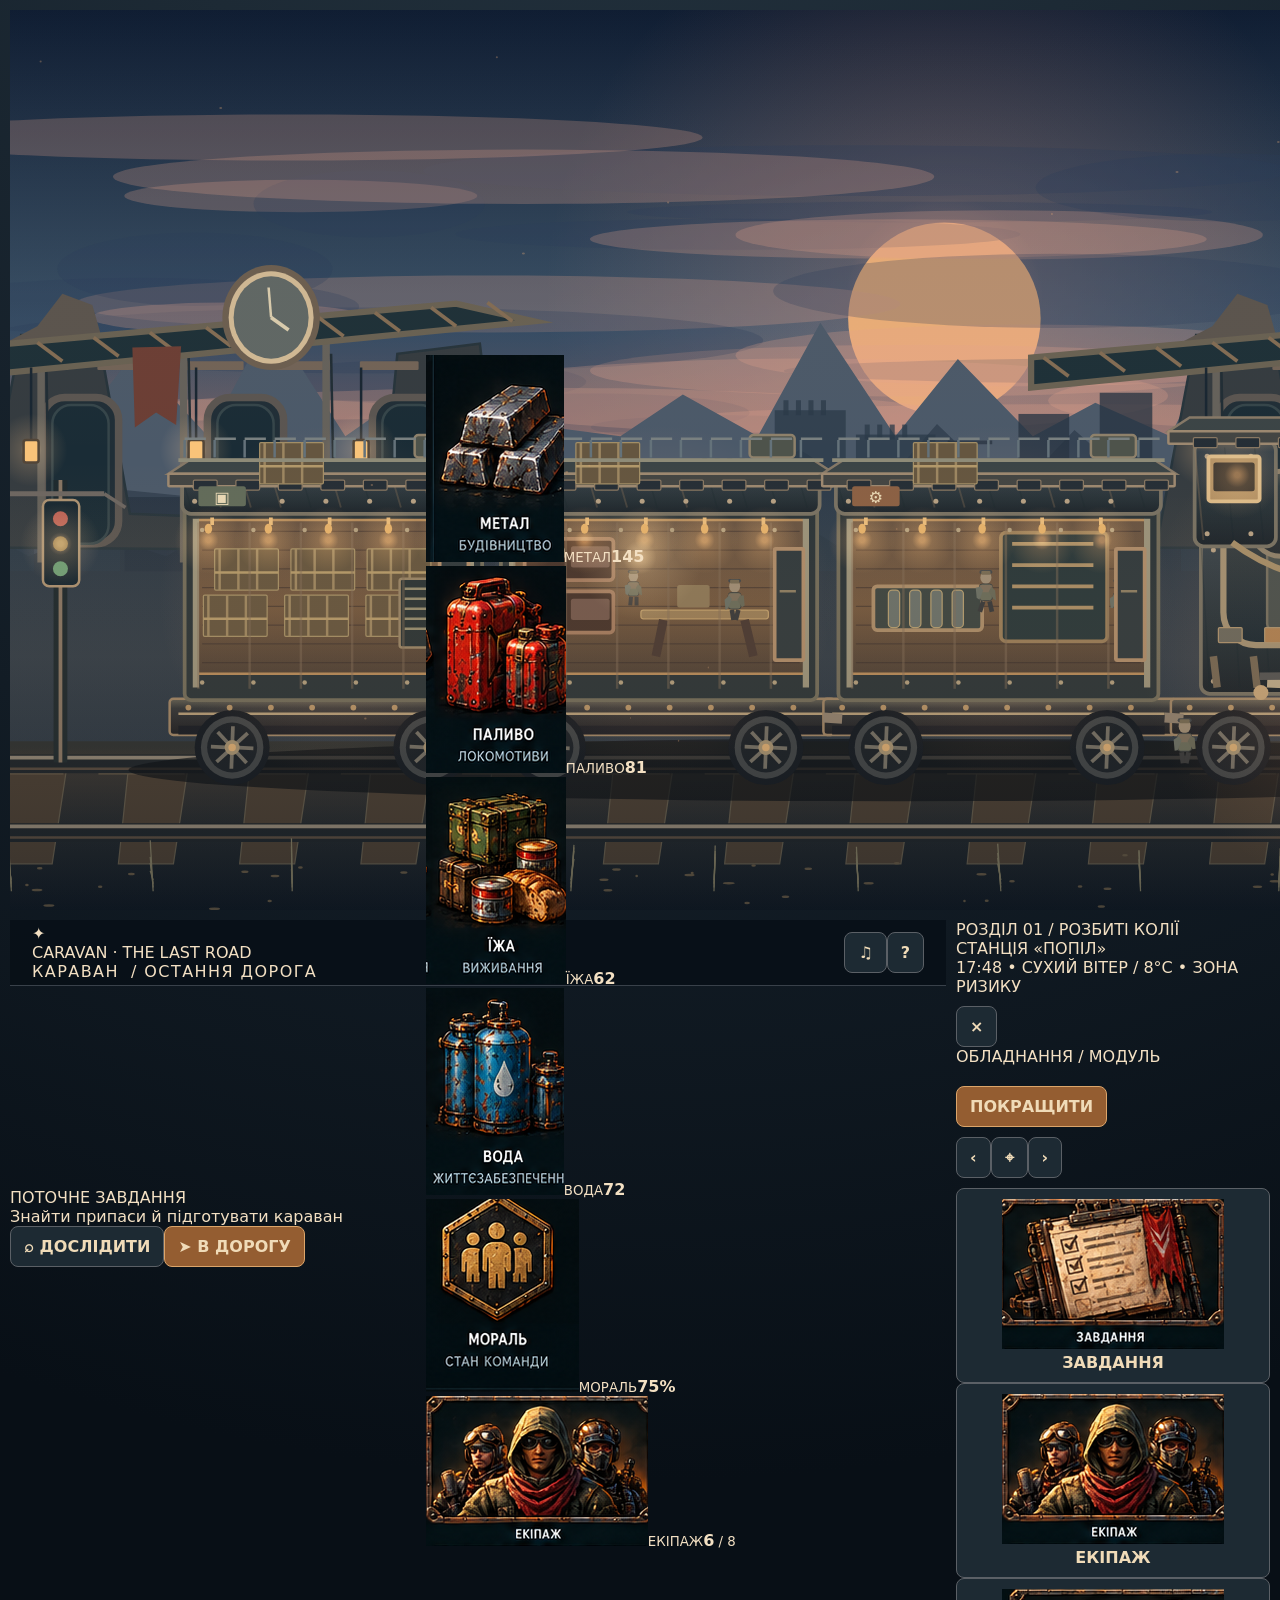
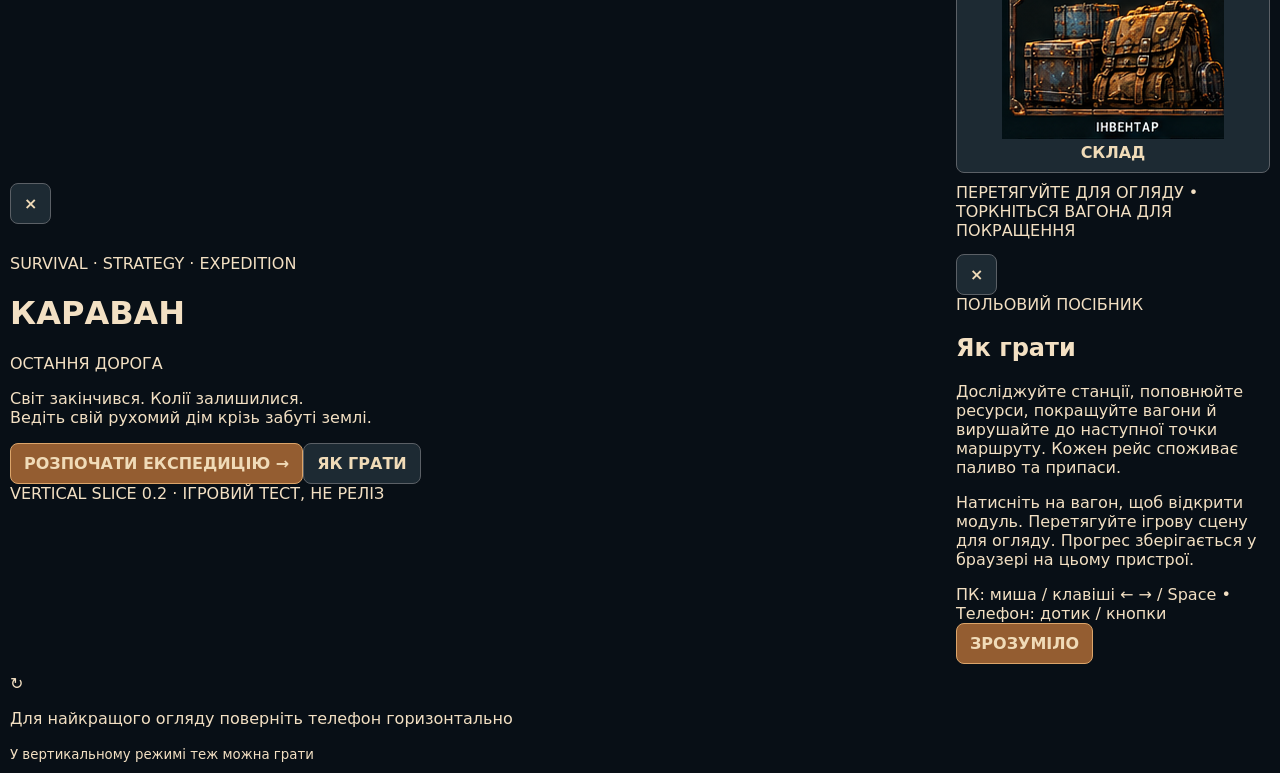
==== commit 77b557a2: "Connect resource icons and crew, journal and inventory controls to active game" ====
--- a/web/index.html
+++ b/web/index.html
@@ -1,6 +1,44 @@
-<!doctype html><html lang="uk"><head><meta charset="utf-8"><meta name="viewport" content="width=device-width, initial-scale=1, maximum-scale=1, viewport-fit=cover"><meta name="theme-color" content="#0c151d"><title>КАРАВАН — Модульна сцена v0.12</title><link rel="stylesheet" href="style.css"></head><body>
-<header><div class="brand"><span class="emblem">✦</span><span><b>КАРАВАН</b><small>ОСТАННЯ ДОРОГА · ANDROID READY · v0.12</small></span></div><div class="topstats"><span>⚙ <b id="metal">210</b> метал</span><span>⛽ <b id="fuel">80</b> паливо</span><span>◈ <b>3</b> екіпаж</span><span class="longstat">♥ <b id="morale">75</b> дух</span></div><button class="menu" id="togglePanel" aria-expanded="false">☷ Модулі</button></header>
-<main><section class="scene panel"><div class="sceneheading"><div><small>ПОЛІГОН АРТ-РЕСУРСІВ / СТАНЦІЯ «ПОПІЛ»</small><h1>Рухомий караван · v0.12</h1><p>Причеплюй вагони, покращуй локомотив і керуй екіпажем</p></div><div class="chips"><span id="travelState">● Рух ліворуч</span><span id="fpsLabel">— fps</span></div></div><div class="canvaswrap"><canvas id="stage" role="img" aria-label="Інтерактивна сцена: локомотив, два вагони, екіпаж"></canvas><div class="scrim"></div><div class="toast" id="toast" aria-live="polite"></div></div><nav class="playbar"><button id="travel">⏸ Зупинити</button><button id="slower">− Швидкість</button><span id="speedLabel">1.0×</span><button id="faster">+ Швидкість</button><button id="newCrew">⇄ Екіпаж</button><button id="tasksOpen">⚒ Завдання</button><button id="fit">◎ Огляд</button></nav></section>
-<div id="sidebarBackdrop" class="sidebar-backdrop" hidden></div><aside class="panel sidebar" id="sidebar" aria-label="Конструктор потяга"><button type="button" class="close-sidebar" id="closeSidebar" aria-label="Закрити панель конструктора">✕ Закрити панель</button><div class="sidehead"><h2>Конструктор</h2><small>14 типів · L1 / L2 · локомотив L1–L4</small></div><div class="upgrade locomotive-box"><div><span class="smallcaps">ЛОКОМОТИВ</span><strong id="locoLevel">L1 · базовий</strong></div><p class="note">Апгрейд змінює справжню модель локомотива.</p><button class="primary" id="locoUpgrade" type="button">⬆ Локомотив · 80 ⚙ / 12 ⛽</button></div>
-<label>СКЛАД ПОТЯГА · ТОРКНИСЯ ВАГОНА</label><div id="carList" class="carlist"></div>
-<label for="wagon">Тип вибраного вагона</label><select id="wagon"></select><div class="upgrade"><div><span class="smallcaps">РІВЕНЬ ВАГОНА</span><strong id="levelState">L1 · базовий</strong></div><div class="levelrow"><button id="base">L1</button><button id="upgrade" class="primary">⬆ Поліпшити · 35 ⚙</button></div><p class="note">Покращення застосовується до конкретного вагона. Збільшується його продуктивність.</p></div><div class="attachbox"><label for="newWagon">Новий вагон</label><select id="newWagon"></select><div class="levelrow"><button id="attachCar" class="primary" type="button">＋ Причепити · 60 ⚙</button><button id="detachCar" type="button">− Відчепити</button></div><small id="carCapacity">2 / 3 вагонів</small></div><div class="split"><div><label for="crewRole">Персонаж</label><select id="crewRole"></select></div><div><label for="timeMode">Освітлення</label><select id="timeMode"><option value="sunset">Захід сонця</option><option value="night">Темніша ніч</option></select></div></div><section class="crewpanel" id="crewpanel"><div class="crewtitle"><div><small>РУХОМИЙ ЕКІПАЖ</small><h3>Завдання персонажів</h3></div><span class="crewtag">3 персонажі</span></div><p class="crewhelp">Вибери персонажа, потім місце його роботи. Він підійде до дверей, зайде у вагон, виконає роботу, вийде і повернеться до патруля. Можна додати до 3 доручень у чергу.</p><div id="crewList" class="crewlist"></div><div class="assignrow"><button type="button" class="assignment" data-target="engine">⚙ Локомотив</button><button type="button" class="assignment" data-target="center">🔧 Середній вагон</button><button type="button" class="assignment" data-target="rear">▣ Другий вагон</button><button type="button" class="assignment" data-target="tail" id="tailAssignment">▥ Третій вагон</button></div><div class="crewactions"><button id="cancelJob" type="button">✕ Скасувати доручення</button><button id="crewHome" type="button">↶ Повернути на патруль</button></div><div class="crewsummary" id="crewSummary" aria-live="polite">Обраний механік · вільний</div></section><label class="check"><input type="checkbox" id="effects" checked> Дим, пара, пил і рухомі шари</label><div class="details"><div class="smallcaps">ВИБРАНО</div><strong id="chosenName">Майстерня</strong><div id="chosenDesc">Вагон, у якому екіпаж ремонтує обладнання.</div><div class="asset-count">14 типів вагонів · 4 корпуси локомотива · екіпаж · автономне збереження</div></div><button id="reset" class="soft">↻ Скинути тестовий прогрес</button><p class="foot">Це тест графіки і взаємодії, не готова гра. Ключові ресурси окремі; деякі кадри ШІ потребують художнього очищення.</p></aside></main><script>globalThis.CARAVAN_MANIFEST={"wagon":{"workshop":{"title":"Майстерня","levels":[{"src":"assets/wagons/workshop_L1.png","w":402,"h":188,"bytes":146723,"level":1},{"src":"assets/wagons/workshop_L2.png","w":413,"h":200,"bytes":186866,"level":2}]},"quarters":{"title":"Житловий","levels":[{"src":"assets/wagons/quarters_L1.png","w":403,"h":174,"bytes":144391,"level":1},{"src":"assets/wagons/quarters_L2.png","w":420,"h":189,"bytes":153326,"level":2}]},"cargo":{"title":"Склад","levels":[{"src":"assets/wagons/cargo_L1.png","w":402,"h":200,"bytes":141680,"level":1},{"src":"assets/wagons/cargo_L2.png","w":413,"h":200,"bytes":184698,"level":2}]},"medic":{"title":"Медичний","levels":[{"src":"assets/wagons/medic_L1.png","w":403,"h":200,"bytes":146158,"level":1},{"src":"assets/wagons/medic_L2.png","w":420,"h":188,"bytes":160261,"level":2}]},"recon":{"title":"Розвідка","levels":[{"src":"assets/wagons/recon_L1.png","w":402,"h":218,"bytes":146835,"level":1},{"src":"assets/wagons/recon_L2.png","w":413,"h":218,"bytes":184744,"level":2}]},"guard":{"title":"Охорона","levels":[{"src":"assets/wagons/guard_L1.png","w":403,"h":218,"bytes":145258,"level":1},{"src":"assets/wagons/guard_L2.png","w":420,"h":206,"bytes":162807,"level":2}]},"greenhouse":{"title":"Теплиця","levels":[{"src":"assets/wagons/greenhouse_L1.png","w":402,"h":193,"bytes":146366,"level":1},{"src":"assets/wagons/greenhouse_L2.png","w":413,"h":193,"bytes":178206,"level":2}]},"power":{"title":"Генератор","levels":[{"src":"assets/wagons/power_L1.png","w":403,"h":193,"bytes":152297,"level":1},{"src":"assets/wagons/power_L2.png","w":420,"h":182,"bytes":161384,"level":2}]},"reactor":{"title":"Реактор","levels":[{"src":"assets/wagons/reactor.png","w":720,"h":334,"level":1},{"src":"assets/wagons/reactor.png","w":720,"h":334,"level":2}]},"kitchen":{"title":"Кухня","levels":[{"src":"assets/wagons/kitchen.png","w":731,"h":325,"level":1},{"src":"assets/wagons/kitchen.png","w":731,"h":325,"level":2}]},"barracks":{"title":"Казарма","levels":[{"src":"assets/wagons/barracks.png","w":720,"h":317,"level":1},{"src":"assets/wagons/barracks.png","w":720,"h":317,"level":2}]},"greenhouse_plus":{"title":"Оранжерея","levels":[{"src":"assets/wagons/greenhouse_plus.png","w":735,"h":317,"level":1},{"src":"assets/wagons/greenhouse_plus.png","w":735,"h":317,"level":2}]},"salvage":{"title":"Переробка","levels":[{"src":"assets/wagons/salvage.png","w":720,"h":342,"level":1},{"src":"assets/wagons/salvage.png","w":720,"h":342,"level":2}]},"arsenal":{"title":"Арсенал","levels":[{"src":"assets/wagons/arsenal.png","w":735,"h":342,"level":1},{"src":"assets/wagons/arsenal.png","w":735,"h":342,"level":2}]}},"crew":{"driver":{"title":"Машиніст","walk":[{"src":"assets/crew/driver_walk_00.png","w":64,"h":120,"bytes":16442},{"src":"assets/crew/driver_walk_01.png","w":66,"h":120,"bytes":17305},{"src":"assets/crew/driver_walk_02.png","w":66,"h":120,"bytes":15774},{"src":"assets/crew/driver_walk_03.png","w":66,"h":118,"bytes":15858},{"src":"assets/crew/driver_walk_04.png","w":66,"h":120,"bytes":15723},{"src":"assets/crew/driver_walk_05.png","w":59,"h":119,"bytes":15463}],"idle":[{"src":"assets/crew/driver_idle_00.png","w":68,"h":120,"bytes":17395},{"src":"assets/crew/driver_idle_01.png","w":68,"h":120,"bytes":17988},{"src":"assets/crew/driver_idle_02.png","w":68,"h":120,"bytes":17248}]},"mechanic":{"title":"Механік","walk":[{"src":"assets/crew/mechanic_walk_00.png","w":66,"h":124,"bytes":16648},{"src":"assets/crew/mechanic_walk_01.png","w":66,"h":124,"bytes":17124},{"src":"assets/crew/mechanic_walk_02.png","w":66,"h":122,"bytes":17485},{"src":"assets/crew/mechanic_walk_03.png","w":66,"h":121,"bytes":17323},{"src":"assets/crew/mechanic_walk_04.png","w":66,"h":122,"bytes":18045},{"src":"assets/crew/mechanic_walk_05.png","w":59,"h":122,"bytes":16111}],"idle":[{"src":"assets/crew/mechanic_idle_00.png","w":68,"h":124,"bytes":17114},{"src":"assets/crew/mechanic_idle_01.png","w":68,"h":124,"bytes":17195},{"src":"assets/crew/mechanic_idle_02.png","w":68,"h":121,"bytes":16721}]},"medic":{"title":"Медик","walk":[{"src":"assets/crew/medic_walk_00.png","w":66,"h":118,"bytes":17598},{"src":"assets/crew/medic_walk_01.png","w":66,"h":118,"bytes":17194},{"src":"assets/crew/medic_walk_02.png","w":66,"h":111,"bytes":17224},{"src":"assets/crew/medic_walk_03.png","w":66,"h":111,"bytes":17119},{"src":"assets/crew/medic_walk_04.png","w":66,"h":110,"bytes":17760},{"src":"assets/crew/medic_walk_05.png","w":59,"h":110,"bytes":15437}],"idle":[{"src":"assets/crew/medic_idle_00.png","w":68,"h":118,"bytes":16585},{"src":"assets/crew/medic_idle_01.png","w":68,"h":118,"bytes":16609},{"src":"assets/crew/medic_idle_02.png","w":68,"h":111,"bytes":16581}]},"scout":{"title":"Розвідник","walk":[{"src":"assets/crew/scout_walk_00.png","w":66,"h":123,"bytes":20131},{"src":"assets/crew/scout_walk_01.png","w":66,"h":123,"bytes":18050},{"src":"assets/crew/scout_walk_02.png","w":66,"h":110,"bytes":17717},{"src":"assets/crew/scout_walk_03.png","w":66,"h":111,"bytes":18776},{"src":"assets/crew/scout_walk_04.png","w":66,"h":109,"bytes":17539},{"src":"assets/crew/scout_walk_05.png","w":59,"h":123,"bytes":11801}],"idle":[{"src":"assets/crew/scout_idle_00.png","w":68,"h":123,"bytes":18345},{"src":"assets/crew/scout_idle_01.png","w":68,"h":123,"bytes":17588},{"src":"assets/crew/scout_idle_02.png","w":68,"h":110,"bytes":17820}]},"guard":{"title":"Охоронець","walk":[{"src":"assets/crew/guard_walk_00.png","w":66,"h":112,"bytes":16861},{"src":"assets/crew/guard_walk_01.png","w":66,"h":112,"bytes":15912},{"src":"assets/crew/guard_walk_02.png","w":66,"h":104,"bytes":14925},{"src":"assets/crew/guard_walk_03.png","w":66,"h":104,"bytes":14964},{"src":"assets/crew/guard_walk_04.png","w":66,"h":103,"bytes":15147},{"src":"assets/crew/guard_walk_05.png","w":59,"h":104,"bytes":13598}],"idle":[{"src":"assets/crew/guard_idle_00.png","w":68,"h":112,"bytes":17815},{"src":"assets/crew/guard_idle_01.png","w":68,"h":112,"bytes":16727},{"src":"assets/crew/guard_idle_02.png","w":68,"h":107,"bytes":16536}]},"operator":{"title":"Оператор","walk":[{"src":"assets/crew/operator_walk_00.png","w":66,"h":120,"bytes":15683},{"src":"assets/crew/operator_walk_01.png","w":66,"h":120,"bytes":16718},{"src":"assets/crew/operator_walk_02.png","w":66,"h":120,"bytes":17398},{"src":"assets/crew/operator_walk_03.png","w":66,"h":116,"bytes":17024},{"src":"assets/crew/operator_walk_04.png","w":66,"h":120,"bytes":18237},{"src":"assets/crew/operator_walk_05.png","w":59,"h":119,"bytes":15932}],"idle":[{"src":"assets/crew/operator_idle_00.png","w":68,"h":120,"bytes":15848},{"src":"assets/crew/operator_idle_01.png","w":68,"h":120,"bytes":16041},{"src":"assets/crew/operator_idle_02.png","w":68,"h":120,"bytes":16449}]}},"vfx":{"smoke":[{"src":"assets/vfx/smoke_00.png","w":116,"h":150,"bytes":13347},{"src":"assets/vfx/smoke_01.png","w":132,"h":150,"bytes":22895},{"src":"assets/vfx/smoke_02.png","w":149,"h":150,"bytes":31147},{"src":"assets/vfx/smoke_03.png","w":154,"h":150,"bytes":35997},{"src":"assets/vfx/smoke_04.png","w":152,"h":150,"bytes":41033},{"src":"assets/vfx/smoke_05.png","w":150,"h":150,"bytes":39638}],"wheel":[{"src":"assets/vfx/wheel_00.png","w":142,"h":122,"bytes":30441},{"src":"assets/vfx/wheel_01.png","w":144,"h":122,"bytes":33072},{"src":"assets/vfx/wheel_02.png","w":144,"h":122,"bytes":31475},{"src":"assets/vfx/wheel_03.png","w":144,"h":122,"bytes":34275},{"src":"assets/vfx/wheel_04.png","w":144,"h":122,"bytes":32573},{"src":"assets/vfx/wheel_05.png","w":144,"h":122,"bytes":34004},{"src":"assets/vfx/wheel_06.png","w":144,"h":122,"bytes":33275},{"src":"assets/vfx/wheel_07.png","w":144,"h":122,"bytes":33305},{"src":"assets/vfx/wheel_08.png","w":144,"h":122,"bytes":33899}]},"train":{"locomotive":{"src":"assets/train/locomotive.png","w":500,"h":321,"bytes":278866},"variants":[{"src":"assets/train/locomotive_L1.png","w":731,"h":272},{"src":"assets/train/locomotive_L2.png","w":772,"h":276},{"src":"assets/train/locomotive_L3.png","w":785,"h":262},{"src":"assets/train/locomotive_L4.png","w":860,"h":264}]},"background":{"src":"assets/backdrop.jpg"},"attachments":{"plow_L1":{"src":"assets/attachments/plow_L1.png","w":196,"h":113},"plow_L2":{"src":"assets/attachments/plow_L2.png","w":229,"h":114},"plow_L3":{"src":"assets/attachments/plow_L3.png","w":223,"h":121},"headlamp_L1":{"src":"assets/attachments/headlamp_L1.png","w":117,"h":102},"headlamp_L2":{"src":"assets/attachments/headlamp_L2.png","w":137,"h":97},"headlamp_L3":{"src":"assets/attachments/headlamp_L3.png","w":134,"h":104}}};</script><script src="app.js"></script></body></html>+<!doctype html>
+<html lang="uk">
+<head>
+<meta charset="utf-8"/>
+<meta name="viewport" content="width=device-width,initial-scale=1,viewport-fit=cover,maximum-scale=1,user-scalable=no" />
+<meta name="theme-color" content="#0a1119"/>
+<meta name="description" content="КАРАВАН: Остання дорога — інтерактивний прототип виживання на броньованому потязі." />
+<title>КАРАВАН — Остання дорога · Vertical Slice 0.1</title>
+<link rel="stylesheet" href="style.css"/>
+<link rel="manifest" href="manifest.webmanifest"/>
+</head>
+<body>
+<main id="game" aria-label="Ігрова сцена Караван">
+<canvas id="scene" aria-label="Потяг і покинута станція"></canvas>
+<div id="vignette"></div>
+<header class="top">
+  <div class="identity"><div class="crest">✦</div><div><div class="eyebrow">CARAVAN <span>· THE LAST ROAD</span></div><div class="brand">КАРАВАН <span>/ ОСТАННЯ ДОРОГА</span></div></div></div>
+  <div class="resources" aria-live="polite">
+   <div class="res" data-art="resource/resource_metal.png"><img class="art-hud" alt=""><small>МЕТАЛ</small><strong id="scrap">145</strong></div>
+   <div class="res" data-art="resource/resource_fuel.png"><img class="art-hud" alt=""><small>ПАЛИВО</small><strong id="fuel">81</strong></div>
+   <div class="res" data-art="resource/resource_food.png"><img class="art-hud" alt=""><small>ЇЖА</small><strong id="food">62</strong></div>
+   <div class="res" data-art="resource/resource_water.png"><img class="art-hud" alt=""><small>ВОДА</small><strong id="water">72</strong></div><div class="res" data-art="status/status_morale.png"><img class="art-hud" alt=""><small>МОРАЛЬ</small><strong id="morale">75%</strong></div><div class="res" data-art="ui/ui_crew.png"><img class="art-hud" alt=""><small>ЕКІПАЖ</small><span><strong id="crew">6</strong><small id="crew-capacity"> / 8</small></span></div>
+  </div>
+  <div class="top-actions"><button id="sound" title="Звук" aria-label="Увімкнути або вимкнути звук">♫</button><button id="help" title="Керування">?</button></div>
+</header>
+<div class="location"><div class="minor" id="chapter">РОЗДІЛ 01 / РОЗБИТІ КОЛІЇ</div><div class="loc-title" id="place">СТАНЦІЯ «ПОПІЛ»</div><div class="loc-sub" id="conditions">17:48 <span>•</span> ВІТЕР / 8°C <span>•</span> ТЕРИТОРІЯ НЕБЕЗПЕЧНА</div></div>
+<div id="alerts" aria-live="polite"></div>
+<section id="panel" class="side-panel hidden" aria-live="polite"><button id="close-panel" aria-label="Закрити" class="close">×</button><div class="smallcap">ОБЛАДНАННЯ / МОДУЛЬ</div><h2 id="panel-name"></h2><p id="panel-description"></p><div id="panel-stats"></div><button id="upgrade" class="primary">ПОКРАЩИТИ</button></section>
+<div id="tooltip" class="tooltip hidden"></div>
+<div class="camera-tools"><button id="cam-left" aria-label="Камера ліворуч">‹</button><button id="cam-reset" aria-label="Повернути камеру">⌖</button><button id="cam-right" aria-label="Камера праворуч">›</button></div>
+<div class="bottom"><div class="mission"><span class="pulsedot"></span><div><div class="smallcap" id="mission-caption">ПОТОЧНЕ ЗАВДАННЯ</div><div class="mission-title" id="mission">Підготувати караван до відправлення</div></div></div><div class="cta"><button class="secondary" id="scavenge">⌕ <span>ДОСЛІДИТИ</span></button><button class="primary" id="go">➤ <span>В ДОРОГУ</span></button></div></div>
+<nav class="systems-dock" aria-label="Меню потяга"><button type="button" data-view="quests" aria-expanded="false" aria-label="Завдання"><span class="dock-art" data-art="ui/ui_tasks_open.png"><img alt=""></span><span>ЗАВДАННЯ</span></button><button type="button" data-view="crew" aria-expanded="false" aria-label="Екіпаж"><span class="dock-art" data-art="ui/ui_crew.png"><img alt=""></span><span>ЕКІПАЖ</span></button><button type="button" data-view="inventory" aria-expanded="false" aria-label="Склад"><span class="dock-art" data-art="ui/ui_inventory.png"><img alt=""></span><span>СКЛАД</span></button></nav>
+<section id="systems-panel" class="systems-panel hidden" aria-label="Керування потягом" aria-hidden="true"><button id="systems-close" type="button" aria-label="Закрити панель">×</button><h2 id="systems-title"></h2><div id="systems-content"></div></section>
+<div class="hint">ПЕРЕТЯГУЙТЕ ДЛЯ ОГЛЯДУ • ТОРКНІТЬСЯ ВАГОНА ДЛЯ ПОКРАЩЕННЯ</div>
+<div class="overlay" id="intro"><div class="intro-back"></div><div class="intro-shade"></div><div class="intro-content"><div class="eyebrow">SURVIVAL · STRATEGY · EXPEDITION</div><h1>КАРАВАН</h1><div class="intro-tag">ОСТАННЯ ДОРОГА</div><p>Світ закінчився. Колії залишилися.<br>Ведіть свій рухомий дім крізь забуті землі.</p><div class="intro-buttons"><button id="start" class="primary">РОЗПОЧАТИ ЕКСПЕДИЦІЮ →</button><button id="how" class="secondary">ЯК ГРАТИ</button></div><div class="build">VERTICAL SLICE 0.2 · ІГРОВИЙ ТЕСТ, НЕ РЕЛІЗ</div></div></div>
+<div class="modal hidden" id="modal"><div class="modal-card"><button class="close" id="close-modal" aria-label="Закрити">×</button><div class="smallcap">ПОЛЬОВИЙ ПОСІБНИК</div><h2>Як грати</h2><p>Досліджуйте станції, поповнюйте ресурси, покращуйте вагони й вирушайте до наступної точки маршруту. Кожен рейс споживає паливо та припаси.</p><p>Натисніть на вагон, щоб відкрити модуль. Перетягуйте ігрову сцену для огляду. Прогрес зберігається у браузері на цьому пристрої.</p><div class="quickkeys">ПК: миша / клавіші ← → / Space • Телефон: дотик / кнопки</div><button class="primary" id="modal-ok">ЗРОЗУМІЛО</button></div></div>
+<div class="rotate">↻<p>Для найкращого огляду поверніть телефон горизонтально</p><small>У вертикальному режимі теж можна грати</small></div>
+</main>
+<script src="game.js"></script>
+<script src="caravan_systems.js"></script>
+<script src="gameplay_ui.js"></script>
+<script>if ('serviceWorker' in navigator && location.protocol.startsWith('http')) navigator.serviceWorker.register('./sw.js').catch(()=>{});</script>
+</body>
+</html>
--- a/web/style.css
+++ b/web/style.css
@@ -19,4 +19,9 @@
 .locomotive-box button:disabled,.attachbox button:disabled{opacity:.48}
 .assignrow{grid-template-columns:repeat(2,minmax(0,1fr))}
 #tailAssignment[disabled]{opacity:.35}
-@media (orientation:landscape) and (max-height:520px){.canvaswrap{max-height:calc(100dvh - 142px)}#stage{height:clamp(170px,calc(100dvh - 198px),260px);max-height:calc(100dvh - 198px)}.sceneheading{min-height:46px;padding:4px 11px}.sceneheading h1{font-size:16px}.playbar{gap:4px}.playbar button{min-height:30px;padding:4px 7px}}+@media (orientation:landscape) and (max-height:520px){.canvaswrap{max-height:calc(100dvh - 142px)}#stage{height:clamp(170px,calc(100dvh - 198px),260px);max-height:calc(100dvh - 198px)}.sceneheading{min-height:46px;padding:4px 11px}.sceneheading h1{font-size:16px}.playbar{gap:4px}.playbar button{min-height:30px;padding:4px 7px}}
+/* v0.12 mobile UX: overlay constructor, keep train and controls within viewport. */
+.sidebar-backdrop[hidden]{display:none!important}.close-sidebar{display:none}
+@media(max-width:1050px){html,body{width:100%;height:100%;overflow:hidden;overscroll-behavior:none}body{position:relative}main{height:calc(100dvh - 66px);overflow:hidden;padding:4px;display:block}.scene{display:flex;flex-direction:column;height:100%;min-height:0}.sceneheading{flex:0 0 auto}.canvaswrap{flex:1 1 auto;min-height:0;max-height:none!important}#stage{width:100%;height:100%!important;min-height:0!important;max-height:none!important}.playbar{flex:0 0 auto;flex-wrap:nowrap;overflow-x:auto;justify-content:flex-start;scrollbar-width:thin}.playbar button{white-space:nowrap;flex:0 0 auto;min-height:40px}.sidebar-backdrop{position:fixed;inset:0;background:rgba(0,0,0,.65);z-index:40}.sidebar{position:fixed;z-index:41;top:0;right:0;bottom:0;display:none!important;width:min(420px,92vw);max-height:100dvh!important;margin:0!important;border-radius:12px 0 0 12px;overflow-y:auto!important;overscroll-behavior:contain;box-shadow:-16px 0 38px #000a;padding:12px 16px 22px}.sidebar.open{display:block!important}.close-sidebar{display:block;position:sticky;top:-12px;z-index:2;width:100%;background:#24343d;border-color:#9d754e;color:#f6dbb7;margin-bottom:12px;min-height:40px}.sidebar select,.sidebar button{min-height:42px}}
+@media(max-width:650px){main{height:calc(100dvh - 49px)}.sceneheading{min-height:42px}.playbar button{min-height:38px;font-size:11px}}
+@media(max-width:1050px) and (orientation:landscape) and (max-height:520px){.sidebar{width:min(470px,94vw)}.canvaswrap{max-height:none!important}}
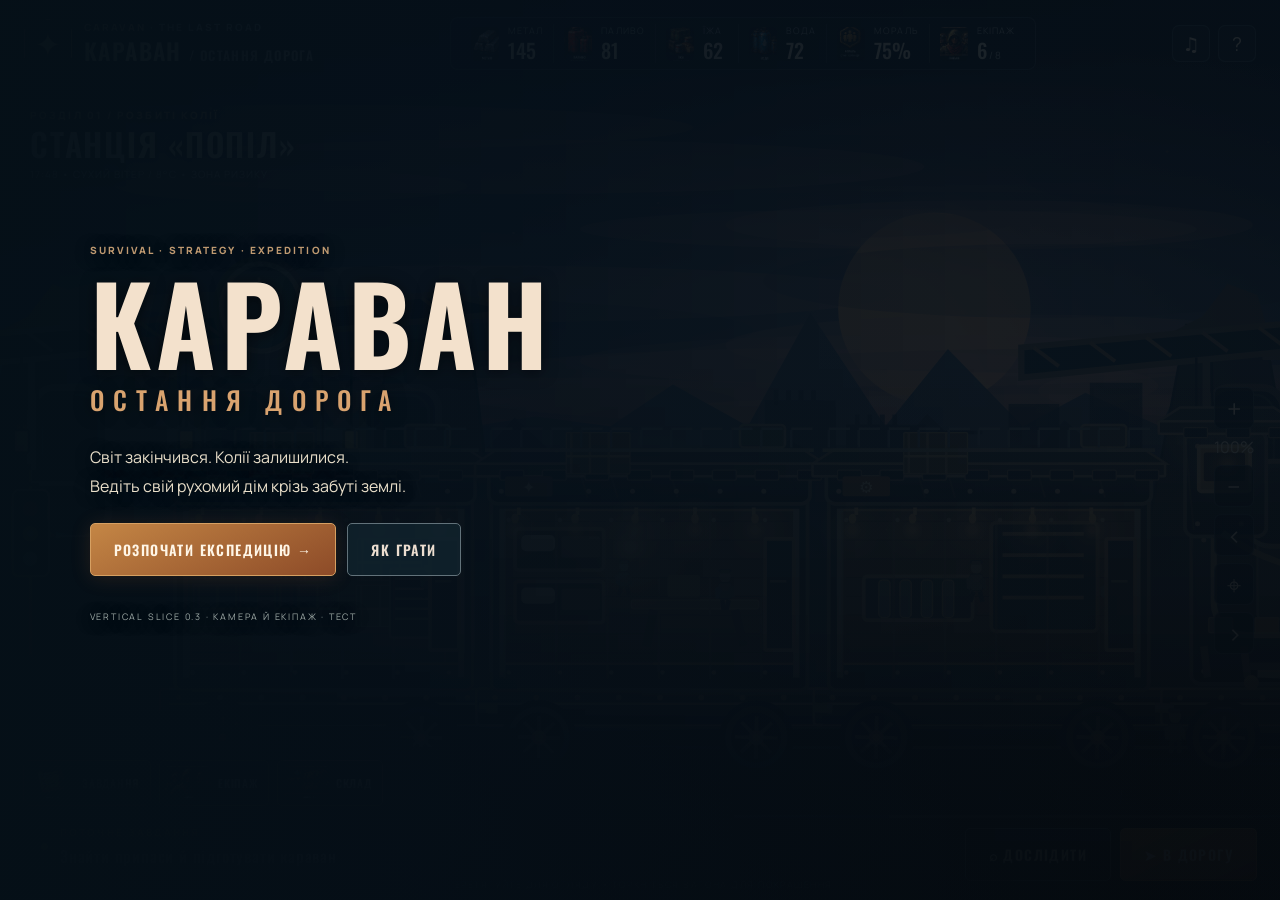
==== commit 1a466714: "Add in-game zoom controls and current-wagon crew action to active Android UI" ====
--- a/web/index.html
+++ b/web/index.html
@@ -5,7 +5,7 @@
 <meta name="viewport" content="width=device-width,initial-scale=1,viewport-fit=cover,maximum-scale=1,user-scalable=no" />
 <meta name="theme-color" content="#0a1119"/>
 <meta name="description" content="КАРАВАН: Остання дорога — інтерактивний прототип виживання на броньованому потязі." />
-<title>КАРАВАН — Остання дорога · Vertical Slice 0.1</title>
+<title>КАРАВАН — Остання дорога · v0.3 Camera & Crew</title>
 <link rel="stylesheet" href="style.css"/>
 <link rel="manifest" href="manifest.webmanifest"/>
 </head>
@@ -25,17 +25,20 @@
 </header>
 <div class="location"><div class="minor" id="chapter">РОЗДІЛ 01 / РОЗБИТІ КОЛІЇ</div><div class="loc-title" id="place">СТАНЦІЯ «ПОПІЛ»</div><div class="loc-sub" id="conditions">17:48 <span>•</span> ВІТЕР / 8°C <span>•</span> ТЕРИТОРІЯ НЕБЕЗПЕЧНА</div></div>
 <div id="alerts" aria-live="polite"></div>
-<section id="panel" class="side-panel hidden" aria-live="polite"><button id="close-panel" aria-label="Закрити" class="close">×</button><div class="smallcap">ОБЛАДНАННЯ / МОДУЛЬ</div><h2 id="panel-name"></h2><p id="panel-description"></p><div id="panel-stats"></div><button id="upgrade" class="primary">ПОКРАЩИТИ</button></section>
+<section id="panel" class="side-panel hidden" aria-live="polite"><button id="close-panel" aria-label="Закрити" class="close">×</button><div class="smallcap">ОБЛАДНАННЯ / МОДУЛЬ</div><h2 id="panel-name"></h2><p id="panel-description"></p><div id="panel-stats"></div><button id="upgrade" class="primary">ПОКРАЩИТИ</button><button id="wagon-crew" class="wagon-crew secondary" type="button">ПРИЗНАЧИТИ ЕКІПАЖ У ЦЕЙ ВАГОН</button></section>
 <div id="tooltip" class="tooltip hidden"></div>
-<div class="camera-tools"><button id="cam-left" aria-label="Камера ліворуч">‹</button><button id="cam-reset" aria-label="Повернути камеру">⌖</button><button id="cam-right" aria-label="Камера праворуч">›</button></div>
+<div id="wagon-current" class="wagon-current" aria-live="polite">СКЛАД ПОТЯГА · 3 ВАГОНИ</div>
+<div class="camera-modes" aria-label="Режими огляду"><button data-camera-mode="macro" type="button" aria-pressed="false">ПОТЯГ</button><button data-camera-mode="operational" type="button" aria-pressed="true">РОБОЧИЙ</button><button data-camera-mode="micro" type="button" aria-pressed="false">ВАГОН</button><span id="camera-mode">РОБОЧИЙ ОГЛЯД</span></div>
+<div class="camera-tools"><button id="cam-plus" aria-label="Наблизити">+</button><span id="zoom-value" aria-live="polite">100%</span><button id="cam-minus" aria-label="Віддалити">−</button><button id="cam-left" aria-label="Камера ліворуч">‹</button><button id="cam-reset" aria-label="Робочий масштаб">⌖</button><button id="cam-right" aria-label="Камера праворуч">›</button></div>
 <div class="bottom"><div class="mission"><span class="pulsedot"></span><div><div class="smallcap" id="mission-caption">ПОТОЧНЕ ЗАВДАННЯ</div><div class="mission-title" id="mission">Підготувати караван до відправлення</div></div></div><div class="cta"><button class="secondary" id="scavenge">⌕ <span>ДОСЛІДИТИ</span></button><button class="primary" id="go">➤ <span>В ДОРОГУ</span></button></div></div>
 <nav class="systems-dock" aria-label="Меню потяга"><button type="button" data-view="quests" aria-expanded="false" aria-label="Завдання"><span class="dock-art" data-art="ui/ui_tasks_open.png"><img alt=""></span><span>ЗАВДАННЯ</span></button><button type="button" data-view="crew" aria-expanded="false" aria-label="Екіпаж"><span class="dock-art" data-art="ui/ui_crew.png"><img alt=""></span><span>ЕКІПАЖ</span></button><button type="button" data-view="inventory" aria-expanded="false" aria-label="Склад"><span class="dock-art" data-art="ui/ui_inventory.png"><img alt=""></span><span>СКЛАД</span></button></nav>
 <section id="systems-panel" class="systems-panel hidden" aria-label="Керування потягом" aria-hidden="true"><button id="systems-close" type="button" aria-label="Закрити панель">×</button><h2 id="systems-title"></h2><div id="systems-content"></div></section>
 <div class="hint">ПЕРЕТЯГУЙТЕ ДЛЯ ОГЛЯДУ • ТОРКНІТЬСЯ ВАГОНА ДЛЯ ПОКРАЩЕННЯ</div>
-<div class="overlay" id="intro"><div class="intro-back"></div><div class="intro-shade"></div><div class="intro-content"><div class="eyebrow">SURVIVAL · STRATEGY · EXPEDITION</div><h1>КАРАВАН</h1><div class="intro-tag">ОСТАННЯ ДОРОГА</div><p>Світ закінчився. Колії залишилися.<br>Ведіть свій рухомий дім крізь забуті землі.</p><div class="intro-buttons"><button id="start" class="primary">РОЗПОЧАТИ ЕКСПЕДИЦІЮ →</button><button id="how" class="secondary">ЯК ГРАТИ</button></div><div class="build">VERTICAL SLICE 0.2 · ІГРОВИЙ ТЕСТ, НЕ РЕЛІЗ</div></div></div>
-<div class="modal hidden" id="modal"><div class="modal-card"><button class="close" id="close-modal" aria-label="Закрити">×</button><div class="smallcap">ПОЛЬОВИЙ ПОСІБНИК</div><h2>Як грати</h2><p>Досліджуйте станції, поповнюйте ресурси, покращуйте вагони й вирушайте до наступної точки маршруту. Кожен рейс споживає паливо та припаси.</p><p>Натисніть на вагон, щоб відкрити модуль. Перетягуйте ігрову сцену для огляду. Прогрес зберігається у браузері на цьому пристрої.</p><div class="quickkeys">ПК: миша / клавіші ← → / Space • Телефон: дотик / кнопки</div><button class="primary" id="modal-ok">ЗРОЗУМІЛО</button></div></div>
+<div class="overlay" id="intro"><div class="intro-back"></div><div class="intro-shade"></div><div class="intro-content"><div class="eyebrow">SURVIVAL · STRATEGY · EXPEDITION</div><h1>КАРАВАН</h1><div class="intro-tag">ОСТАННЯ ДОРОГА</div><p>Світ закінчився. Колії залишилися.<br>Ведіть свій рухомий дім крізь забуті землі.</p><div class="intro-buttons"><button id="start" class="primary">РОЗПОЧАТИ ЕКСПЕДИЦІЮ →</button><button id="how" class="secondary">ЯК ГРАТИ</button></div><div class="build">VERTICAL SLICE 0.3 · КАМЕРА Й ЕКІПАЖ · ТЕСТ</div></div></div>
+<div class="modal hidden" id="modal"><div class="modal-card"><button class="close" id="close-modal" aria-label="Закрити">×</button><div class="smallcap">ПОЛЬОВИЙ ПОСІБНИК</div><h2>Як грати</h2><p>Досліджуйте станції, поповнюйте ресурси, покращуйте вагони й вирушайте до наступної точки маршруту. Кожен рейс споживає паливо та припаси.</p><p>Натисніть на вагон, щоб відкрити його стан та призначити працівника. Рухайте сцену пальцем, використовуйте два пальці для масштабу або кнопки ПОТЯГ / РОБОЧИЙ / ВАГОН. Прогрес зберігається у браузері на цьому пристрої.</p><div class="quickkeys">ПК: миша / клавіші ← → / Space • Телефон: дотик / кнопки</div><button class="primary" id="modal-ok">ЗРОЗУМІЛО</button></div></div>
 <div class="rotate">↻<p>Для найкращого огляду поверніть телефон горизонтально</p><small>У вертикальному режимі теж можна грати</small></div>
 </main>
+<script src="camera_math.js"></script>
 <script src="game.js"></script>
 <script src="caravan_systems.js"></script>
 <script src="gameplay_ui.js"></script>
--- a/web/style.css
+++ b/web/style.css
@@ -1,27 +1,71 @@
-*{box-sizing:border-box}html{color-scheme:dark}body{margin:0;color:#f3e0c3;background:radial-gradient(circle at 50% -20%,#273744,#080f16 67%);font-family:system-ui,Segoe UI,Arial,sans-serif}button,select{font:inherit}button{cursor:pointer;color:#f0dbb8;border:1px solid #5b6066;border-radius:8px;padding:10px 13px;background:#1d2a33;font-weight:650}button:active{transform:translateY(1px)}button:hover,button:focus-visible{border-color:#e8b477}button.primary{background:#945d31;border-color:#dca56a}button.soft{background:#121e26}select{background:#13222d;border:1px solid #59616b;border-radius:8px;color:#f4e3ca;width:100%;padding:10px;margin:6px 0 15px;min-width:0}header{height:66px;display:flex;align-items:center;gap:16px;justify-content:space-between;padding:8px 22px;background:rgba(8,16,23,.92);border-bottom:1px solid #39414a}.brand{display:flex;align-items:center;gap:12px;letter-spacing:.09em}.brand b{display:block;font-size:23px}.brand small{display:block;font-size:10px;color:#d7a56a;margin-top:2px;letter-spacing:.17em}.emblem{width:43px;height:43px;display:grid;place-content:center;border:1px solid #d1a06e;transform:rotate(45deg);color:#fbd6a0;font-size:26px}.emblem::first-letter{transform:rotate(-45deg)}.topstats{display:flex;gap:18px;color:#cfc6b8;font-size:13px}.topstats b{font-size:18px;color:#fff3dd}.menu{display:none}main{max-width:1660px;padding:10px;margin:0 auto;display:grid;grid-template-columns:minmax(0,1fr) 314px;gap:10px}.panel{background:#0b151f;border:1px solid #304253;border-radius:13px;overflow:hidden}.sceneheading{min-height:87px;display:flex;justify-content:space-between;align-items:center;padding:14px 18px 9px}.sceneheading small,.smallcaps{font-size:10px;letter-spacing:.14em;color:#ddb17d;font-weight:800}.sceneheading h1{font-size:25px;letter-spacing:.05em;margin:2px 0}.sceneheading p{font-size:12px;color:#b6b6b8;margin:0}.chips{display:flex;gap:7px}.chips span{background:#111f29;border:1px solid #394957;padding:7px 10px;border-radius:99px;font-size:11px;white-space:nowrap}.canvaswrap{position:relative;background:#050c13;overflow:hidden}#stage{display:block;width:100%;height:clamp(250px,64vh,680px);touch-action:manipulation}.toast{position:absolute;left:50%;top:13%;transform:translateX(-50%);background:rgba(12,22,31,.93);border:1px solid #d39f65;color:#ffe4b0;border-radius:8px;padding:7px 13px;font-size:13px;opacity:0;transition:opacity .2s;pointer-events:none}.toast.show{opacity:1}.playbar{display:flex;justify-content:center;align-items:center;gap:8px;padding:10px;flex-wrap:wrap;background:#0b1721}.playbar button{min-height:36px;padding:7px 12px;font-size:12px}.playbar #speedLabel{font-size:12px;min-width:33px;text-align:center;color:#f9c78a}.sidebar{padding:16px}.sidehead{display:flex;justify-content:space-between;align-items:center;margin-bottom:15px}.sidehead h2{font-size:20px;margin:0}.sidehead small{color:#b8a791}.sidebar label{font-size:12px;font-weight:650;color:#e2c69e}.upgrade{background:#101e29;border:1px solid #35495a;border-radius:10px;padding:13px;margin:0 0 15px}.upgrade>div:first-child{display:flex;justify-content:space-between;align-items:center;gap:8px}.upgrade strong{font-size:12px}.levelrow{display:flex;gap:7px;margin-top:12px}.levelrow button{flex:1;font-size:12px;padding:9px 8px}.note{color:#a8b3b8;font-size:11px;line-height:1.5;margin:9px 0 0}.split{display:grid;grid-template-columns:1fr 1fr;gap:8px}.check{display:flex;align-items:center;gap:8px;padding:7px 0 13px}.check input{accent-color:#be8150}.details{padding:12px;border:1px solid #3a4b57;border-radius:9px;background:#121e27}.details strong{display:block;margin:5px 0;color:#ffddb0}.details div:nth-child(3){font-size:12px;color:#bec3c7;line-height:1.5}.asset-count{margin-top:12px;color:#bca583;font-size:11px}.sidebar>.soft{margin-top:11px;width:100%}.foot{font-size:11px;line-height:1.5;color:#9ca6aa;margin:14px 0 0}@media(max-width:1050px){main{display:block}.sidebar{display:none;margin-top:8px}.sidebar.open{display:block}.menu{display:inline-block;font-size:12px}.topstats{gap:10px}.brand b{font-size:18px}.sceneheading{min-height:64px}.sceneheading h1{font-size:18px}.sceneheading p{display:none}#stage{height:min(66vh,560px)}}@media(max-width:650px){header{padding:5px 9px;height:49px;gap:6px}.brand{gap:7px}.brand b{font-size:14px}.brand small{font-size:7px;letter-spacing:.06em}.emblem{width:25px;height:25px;font-size:13px}.topstats{font-size:9px;gap:5px}.topstats b{font-size:12px}.topstats span:last-child{display:none}.menu{padding:6px;font-size:10px}main{padding:3px}.sceneheading{padding:6px 9px;min-height:52px}.sceneheading h1{font-size:15px}.sceneheading small{font-size:8px}.chips span{padding:5px;font-size:9px}.chips span:last-child{display:none}#stage{height:clamp(190px,54vh,430px)}.playbar{padding:5px;gap:4px}.playbar button{font-size:10px;padding:6px;min-height:30px}.playbar #speedLabel{font-size:10px}.sidebar{padding:11px}}@media(orientation:landscape) and (max-height:520px){.sceneheading{min-height:38px}.sceneheading p{display:none}#stage{height:calc(100vh - 151px);min-height:170px}.playbar{padding:4px}.playbar button{padding:5px 8px;min-height:28px}.sidebar.open{max-height:calc(100vh - 60px);overflow:auto}}
-/* v0.8 — інтерактивна панель екіпажу */
-main{align-items:start}.scene{align-self:start}
-.crewpanel{padding:14px 12px;border:1px solid #52606a;background:linear-gradient(140deg,#152632,#0d1922);border-radius:11px;margin:8px 0 15px}
-.crewtitle{display:flex;align-items:center;justify-content:space-between;gap:8px}.crewtitle h3{margin:3px 0 0;font-size:16px}.crewtitle small{letter-spacing:.14em;font-size:9px;color:#dca76f;font-weight:800}.crewtag{border:1px solid #53606d;border-radius:20px;color:#dfbd8f;font-size:10px;padding:5px 7px;white-space:nowrap}.crewhelp{font-size:11px;line-height:1.55;color:#b9bbc0;margin:10px 0}.crewlist{display:grid;gap:6px}.crewitem{display:grid;grid-template-columns:1fr auto;align-items:center;gap:8px;text-align:left;background:#0c1823;color:#ebdfcc;border:1px solid #334454;border-radius:8px;padding:8px 10px;cursor:pointer}.crewitem.active{border-color:#e4ad6b;box-shadow:inset 0 0 0 1px #bf8753}.crewitem strong{font-size:12px}.crewitem small{display:block;font-size:10px;color:#c0c7c6;margin-top:3px}.crewitem .symbol{color:#e6a76f;font-size:19px}.assignrow{display:grid;grid-template-columns:1fr 1fr 1fr;gap:4px;margin-top:10px}.assignrow button{font-size:10px;white-space:normal;line-height:1.3;padding:9px 5px;min-height:42px}.crewsummary{margin-top:9px;color:#d6bb91;line-height:1.5;font-size:11px;min-height:30px}
-@media(max-width:1050px){.sidebar.open{max-height:68vh;overflow:auto}}
-@media(max-width:650px){.longstat{display:none}.crewpanel{padding:10px}.assignrow button{padding:7px 3px}}
+@import url('https://fonts.googleapis.com/css2?family=Manrope:wght@400;500;600;700;800&family=Oswald:wght@400;500;600;700&display=swap');
+:root{--light:#e9dfca;--dim:#9eaaae;--bg:#080f18;--steel:#13212a;--line:#43535a;--amber:#e6a35d;--bright:#ffc880}
+*{box-sizing:border-box}html,body{margin:0;width:100%;height:100%;background:#080f18;overflow:hidden;touch-action:none}body{font-family:Manrope,system-ui,sans-serif;color:var(--light);-webkit-user-select:none;user-select:none}button{font-family:inherit;cursor:pointer;touch-action:manipulation;transition:background .18s,border-color .18s,transform .18s}button:active{transform:scale(.97)}#game{height:100dvh;width:100vw;position:relative;overflow:hidden;background:#111e25}canvas{display:block;width:100%;height:100%;touch-action:none}#vignette{position:absolute;inset:0;pointer-events:none;background:radial-gradient(ellipse at 50% 49%,transparent 38%,#02060d99 110%),linear-gradient(180deg,#020714aa,transparent 31%,transparent 70%,#020712dd)}.top{z-index:2;position:absolute;left:0;right:0;top:0;display:flex;align-items:center;gap:24px;justify-content:space-between;padding:16px 24px;background:linear-gradient(180deg,#040b13ef 5%,#0a141c99 80%,transparent);min-height:87px}.identity{display:flex;gap:12px;align-items:center;min-width:250px}.crest{border:1px solid #a87a4e;background:#65442c4a;box-shadow:0 0 18px #a35f2a44 inset;color:#ffc287;font-size:32px;display:flex;align-items:center;justify-content:center;width:48px;height:50px;clip-path:polygon(50% 0,100% 22%,100% 78%,50% 100%,0 78%,0 22%)}.eyebrow,.smallcap,.minor{font-size:10px;letter-spacing:.21em;color:#bf9a71;font-weight:800}.eyebrow span{color:#96a2a4}.brand{font-family:Oswald,'Arial Narrow',sans-serif;font-size:23px;letter-spacing:.06em;white-space:nowrap;font-weight:600}.brand span{font-size:13px;color:#b6ada2}.resources{display:flex;align-items:center;background:#09121ac4;border:1px solid #40515b9c;backdrop-filter:blur(8px);padding:6px 10px;gap:3px;border-radius:8px}.res{min-width:95px;padding:0 10px;display:grid;grid-template-columns:20px auto;grid-template-rows:16px 23px;column-gap:8px;border-right:1px solid #51606865}.res:last-child{border:0}.res .glyph{grid-row:span 2;color:#c5d1d2;font-size:17px;align-self:center}.glyph.orange{color:#e5a05c}.glyph.green{color:#94bb93}.glyph.gold{color:#c9ad71}.res small{font-size:9px;letter-spacing:.12em;color:#a2aaa9}.res strong{font-family:Oswald,sans-serif;font-size:20px;line-height:21px;font-weight:500}.top-actions{display:flex;gap:8px}.top-actions button,.camera-tools button{background:#10202ac2;border:1px solid #56656b7c;color:#e2d0b9;border-radius:7px;min-width:38px;height:37px;font-size:19px}.location{position:absolute;top:108px;left:30px;pointer-events:none;text-shadow:0 2px 7px #000b}.loc-title{font:600 32px Oswald,sans-serif;letter-spacing:.055em;color:#f0e2d0;line-height:1.4}.loc-sub{font-size:10px;letter-spacing:.1em;color:#bac4c4}.loc-sub span{color:#d9aa76;margin:0 7px}.bottom{position:absolute;bottom:19px;left:23px;right:23px;display:flex;align-items:flex-end;justify-content:space-between;gap:20px;z-index:2}.mission{display:flex;align-items:center;gap:12px;background:#08121ab5;border:1px solid #64758162;padding:12px 17px;border-radius:7px;backdrop-filter:blur(5px)}.mission-title{font:500 16px Oswald,sans-serif;letter-spacing:.05em;margin-top:5px}.pulsedot{width:7px;height:7px;background:#e4aa63;border-radius:50%;box-shadow:0 0 15px #e4aa63;animation:pulse 2s infinite}@keyframes pulse{50%{opacity:.4;box-shadow:0 0 2px #e4aa63}}.cta{display:flex;gap:9px}button.primary,button.secondary{font:600 14px Oswald,sans-serif;letter-spacing:.1em;padding:15px 23px;min-height:49px;border-radius:5px;color:#fff6e7}.primary{background:linear-gradient(155deg,#c48645,#8d4b28);border:1px solid #d6a062;box-shadow:0 2px 20px #c56a3b29}.primary:hover{background:linear-gradient(155deg,#e0a056,#9e592c)}.secondary{background:#11232dcc;border:1px solid #62727a;color:#ecded0!important}.secondary:hover{background:#26363e}.hint{position:absolute;bottom:9px;left:50%;transform:translateX(-50%);font-size:9px;letter-spacing:.16em;color:#8f9b9d;white-space:nowrap;pointer-events:none}.camera-tools{position:absolute;right:26px;top:43%;z-index:2;display:flex;flex-direction:column;gap:7px}.camera-tools button{width:40px;height:42px;font-size:25px;background:#08131bc2}.side-panel{position:absolute;right:24px;top:117px;width:300px;max-width:calc(100vw - 40px);background:linear-gradient(145deg,#111f2cf7,#090f19f7);border:1px solid #6e675a;color:#e9dfca;padding:22px;z-index:5;border-radius:7px;box-shadow:0 10px 40px #0009;backdrop-filter:blur(10px)}.side-panel h2,.modal h2{font:600 30px Oswald,sans-serif;letter-spacing:.04em;margin:14px 0 8px}.side-panel p,.modal p{font-size:13px;color:#b9c1bd;line-height:1.6}.side-panel .primary{width:100%;margin-top:15px}.module-stat{border-bottom:1px solid #53616a66;padding:10px 0;display:flex;justify-content:space-between;font-size:12px}.module-stat strong{color:#e1af75}.close{position:absolute;top:10px;right:11px;background:transparent;border:0;color:#c8c0b4;font-size:27px}.hidden{display:none!important}.tooltip{position:absolute;left:50%;top:45%;transform:translate(-50%,-50%);z-index:3;background:#0f1d26;padding:8px 13px;border:1px solid #d0a16d;font-size:12px;pointer-events:none}.overlay,.modal{position:absolute;inset:0;z-index:8;background:#071018de;display:flex;align-items:center;justify-content:center}.intro-back{position:absolute;inset:0;background-image:url('assets/concept_cover.png');background-position:center;background-size:cover;filter:saturate(.85)}.intro-shade{position:absolute;inset:0;background:linear-gradient(90deg,#051018eb,#05101abb 32%,#05101a33 90%),linear-gradient(0deg,#05080bdd,transparent 60%)}.intro-content{position:absolute;left:7%;top:27%;max-width:650px;text-shadow:0 2px 15px #0008}.intro-content h1{font:700 clamp(52px,9vw,108px) Oswald,sans-serif;line-height:1.05;letter-spacing:.045em;margin:8px 0 2px;color:#f3e1cc}.intro-tag{font:500 clamp(17px,2vw,27px) Oswald,sans-serif;letter-spacing:.36em;color:#d9a36f}.intro-content p{font-size:16px;line-height:1.8;margin:25px 0 22px}.intro-buttons{display:flex;gap:11px;flex-wrap:wrap}.build{margin-top:34px;color:#9eaaa7;font-size:9px;letter-spacing:.2em}.modal{background:#050d14cf}.modal-card{position:relative;background:#111f2b;border:1px solid #786a56;border-radius:9px;padding:31px;width:460px;max-width:calc(100% - 34px);box-shadow:0 20px 80px #000}.quickkeys{font-size:11px;color:#d7aa78;margin:22px 0}.modal-card .primary{width:100%}#alerts{position:absolute;top:192px;left:30px;z-index:5;display:flex;flex-direction:column;gap:7px}.alert{max-width:390px;background:#13212ce9;border:1px solid #ad855b;padding:10px 15px;font-size:13px;border-radius:4px;animation:slidein .25s ease;transition:opacity .3s}@keyframes slidein{from{transform:translateX(-20px);opacity:0}to{transform:none;opacity:1}}.rotate{display:none}
+@media(max-width:900px){.top{padding:9px 12px;gap:7px;min-height:60px}.crest{width:31px;height:33px;font-size:20px}.identity{min-width:unset;gap:6px}.brand{font-size:16px}.brand span,.eyebrow span{display:none}.eyebrow{font-size:8px}.resources{padding:4px}.res{min-width:55px;padding:0 5px;grid-template-columns:13px auto;column-gap:3px;grid-template-rows:12px 15px}.res .glyph{font-size:12px}.res small{font-size:7px}.res strong{font-size:15px;line-height:15px}.top-actions button{min-width:27px;width:27px;height:28px;font-size:14px}.location{top:65px;left:12px}.loc-title{font-size:20px}.loc-sub{font-size:8px}.bottom{bottom:10px;left:11px;right:11px;gap:9px}.mission{padding:7px;gap:7px}.mission-title{font-size:12px}.smallcap,.minor{font-size:8px}.cta button{padding:8px 10px;min-height:39px;font-size:11px}.hint{display:none}.camera-tools{top:41%;right:10px}.camera-tools button{height:30px;width:31px;min-width:31px;font-size:19px}.side-panel{right:7px;top:95px;width:260px;padding:14px}.side-panel h2{font-size:21px}#alerts{top:140px;left:12px}}
+@media(max-width:640px) and (orientation:portrait){.top{align-items:flex-start;flex-wrap:wrap}.resources{order:3;width:100%;justify-content:space-between}.location{top:106px}.mission{max-width:43%}.mission-title{font-size:11px}.cta{flex-direction:column}.cta button{min-height:34px;padding:7px 8px}.camera-tools{right:8px;top:44%}.intro-content{top:23%;left:8%;right:8%}.intro-content h1{font-size:54px}.rotate{display:block;position:absolute;z-index:5;top:40%;left:50%;transform:translate(-50%,-50%);background:#0d1d28dd;padding:18px 22px;border:1px solid #d09e66;border-radius:7px;text-align:center;width:255px;pointer-events:none;font-size:35px}.rotate p{font:500 13px Manrope,sans-serif;line-height:1.6}.rotate small{font-size:9px;color:#aebcbc}}
+/* Caravan 0.2: approved art HUD, crew and quest management. */
+.top .resources{gap:0;flex-wrap:nowrap}
+.res{grid-template-columns:29px auto;min-width:83px}
+.res .art-hud{width:28px;height:34px;grid-row:span 2;align-self:center;object-fit:cover;object-position:center 34%;border-radius:4px;background:#17232a}
+.res #crew-capacity{font-size:10px;letter-spacing:0}
+.systems-dock{position:absolute;z-index:4;left:23px;bottom:calc(94px + env(safe-area-inset-bottom));display:flex;gap:8px}
+.systems-dock button{background:#101f29f0;border:1px solid #827054;color:#e8dbc6;padding:5px 10px 5px 5px;min-height:45px;display:flex;align-items:center;gap:7px;border-radius:5px;font:600 11px Oswald,system-ui,sans-serif;letter-spacing:.07em}
+.systems-dock button[aria-expanded=true]{border-color:#f2b978;background:#35402f}
+.dock-art{display:block;width:46px;height:34px;background:#141d25;border-radius:4px;overflow:hidden}
+.dock-art img{width:100%;height:100%;object-fit:cover;object-position:center}
+.systems-panel{position:absolute;z-index:7;left:23px;top:calc(100px + env(safe-area-inset-top));bottom:calc(164px + env(safe-area-inset-bottom));width:min(410px,calc(100vw - 46px));overflow-y:auto;overscroll-behavior:contain;padding:18px;border:1px solid #8b724e;border-radius:9px;background:#09141ef5;color:#ead9c2;box-shadow:0 18px 50px #000c;backdrop-filter:blur(12px);touch-action:pan-y}
+.systems-panel h2{font:600 23px Oswald,system-ui,sans-serif;letter-spacing:.07em;margin:0 32px 13px 0}
+#systems-close{position:absolute;right:10px;top:6px;color:#e0cdb2;background:transparent;border:0;font-size:28px}
+.system-note{font-size:11px;line-height:1.5;color:#b8c2c1;margin:10px 0}
+.crew-picker{display:flex;gap:6px}
+.crew-entry{flex:1;text-align:left;min-width:0;padding:10px 7px;border-radius:6px;border:1px solid #5f6b65;background:#172631;color:#e5e2d6;font-size:12px}
+.crew-entry small{display:block;color:#b5bbbc;margin-top:4px;font-size:9px}
+.crew-entry.selected{background:#374233;border-color:#e7a96d}
+.work-status{margin:14px 0 5px;display:flex;justify-content:space-between;gap:9px;font-size:12px}
+.work-status span{color:#dfb078}
+.work-progress{width:100%;height:7px;background:#26353d;border-radius:10px;overflow:hidden}
+.work-progress span{display:block;height:100%;background:#d99e54}
+.job-list{display:grid;gap:8px}
+.job-option{background:#192b32;border:1px solid #71817c;text-align:left;padding:10px;border-radius:5px;color:#e8decf}
+.job-option strong,.job-option small{display:block}
+.job-option small{margin-top:5px;color:#d9a26d}
+.crew-commands{display:flex;gap:7px;margin-top:10px}
+.crew-commands button,.quest-card button{border-radius:5px;border:1px solid #a38258;color:#f3dfbf;background:#3b3029;padding:9px;font-size:10px;min-height:34px}
+.crew-commands button{flex:1}
+.quest-card{display:flex;gap:12px;align-items:center;border-bottom:1px solid #56636a7a;padding:12px 0}
+.quest-card img{width:70px;height:68px;object-fit:cover;object-position:center 32%;border:1px solid #6f5a45;border-radius:5px}
+.quest-card div{flex:1}
+.quest-card strong,.quest-card small{display:block}
+.quest-card strong{font-size:12px}
+.quest-card small{font-size:10px;color:#c4b99d;margin:4px 0}
+.quest-card button:disabled{opacity:.5;cursor:default}
+.quest-card button:not(:disabled){background:#7a4b28}
+.supply-list{display:grid;grid-template-columns:repeat(2,minmax(0,1fr));gap:8px}
+.supply-item{display:flex;align-items:center;gap:8px;border:1px solid #4e615f;background:#17232d;border-radius:5px;padding:8px}
+.supply-item .art-icon{width:52px;height:56px;object-fit:cover;object-position:center 35%;border-radius:4px}
+.supply-item small,.supply-item strong{display:block}
+.supply-item small{font-size:9px;color:#c3b7a7}
+.supply-item strong{font-size:19px;color:#ffca8f}
+@media(max-width:1100px){
+ .top{gap:6px}.top .identity{min-width:unset}
+ .res{min-width:61px;padding:0 4px;grid-template-columns:21px auto;column-gap:3px}
+ .res .art-hud{width:20px;height:30px}
+ .res small{font-size:7px}.res strong{font-size:14px;line-height:16px}
+ .systems-dock{left:11px;bottom:calc(65px + env(safe-area-inset-bottom))}
+ .systems-dock button{padding:3px 7px 3px 3px;min-height:33px;font-size:9px}
+ .dock-art{width:35px;height:27px}
+ .systems-panel{left:10px;top:calc(65px + env(safe-area-inset-top));bottom:calc(103px + env(safe-area-inset-bottom));width:min(365px,calc(100vw - 20px));padding:11px}
+ .systems-panel h2{font-size:19px}
+}
+@media(max-height:460px) and (orientation:landscape){
+ .top{padding-top:5px;padding-bottom:4px}
+ .location{top:55px}
+ .systems-dock{bottom:calc(58px + env(safe-area-inset-bottom))}
+ .systems-panel{top:calc(60px + env(safe-area-inset-top));bottom:calc(98px + env(safe-area-inset-bottom))}
+ .mission{max-width:35vw}.mission-title{font-size:11px}
+}
 
-/* v0.9: actionable crew board */
-.crewactions{display:grid;grid-template-columns:1fr 1fr;gap:6px;margin-top:8px}.crewactions button{font-size:10px;line-height:1.35;padding:8px 5px;background:#192b35}.crewitem{transition:border-color .16s}.crewitem small{line-height:1.35}.crewitem .progressTrack{display:block;width:100%;height:3px;background:#394552;border-radius:10px;margin-top:5px;overflow:hidden}.crewitem .progressFill{height:100%;background:#e7ad70;display:block}.crewitem .queued{color:#b6a891;font-size:10px}.crewsummary{font-size:11px;line-height:1.55}.sidebar .crewpanel button:disabled{opacity:.45;cursor:not-allowed}
-
-/* v0.12 – wagons as instances, touch-friendly train builder */
-.carlist{display:grid;grid-template-columns:1fr 1fr;gap:7px;margin:9px 0 13px}
-.carbutton{font-size:11px;line-height:1.35;min-height:49px;padding:8px;text-align:left}
-.carbutton.selected{border-color:#ecc18b;background:#493322}
-.attachbox{padding:12px;background:#152531;border:1px solid #526170;border-radius:10px;margin-bottom:13px}
-.attachbox small{display:block;color:#dfbf8e;font-size:11px;margin-top:9px}
-.locomotive-box>button{width:100%;margin-top:10px;font-size:12px}
-.locomotive-box button:disabled,.attachbox button:disabled{opacity:.48}
-.assignrow{grid-template-columns:repeat(2,minmax(0,1fr))}
-#tailAssignment[disabled]{opacity:.35}
-@media (orientation:landscape) and (max-height:520px){.canvaswrap{max-height:calc(100dvh - 142px)}#stage{height:clamp(170px,calc(100dvh - 198px),260px);max-height:calc(100dvh - 198px)}.sceneheading{min-height:46px;padding:4px 11px}.sceneheading h1{font-size:16px}.playbar{gap:4px}.playbar button{min-height:30px;padding:4px 7px}}
-/* v0.12 mobile UX: overlay constructor, keep train and controls within viewport. */
-.sidebar-backdrop[hidden]{display:none!important}.close-sidebar{display:none}
-@media(max-width:1050px){html,body{width:100%;height:100%;overflow:hidden;overscroll-behavior:none}body{position:relative}main{height:calc(100dvh - 66px);overflow:hidden;padding:4px;display:block}.scene{display:flex;flex-direction:column;height:100%;min-height:0}.sceneheading{flex:0 0 auto}.canvaswrap{flex:1 1 auto;min-height:0;max-height:none!important}#stage{width:100%;height:100%!important;min-height:0!important;max-height:none!important}.playbar{flex:0 0 auto;flex-wrap:nowrap;overflow-x:auto;justify-content:flex-start;scrollbar-width:thin}.playbar button{white-space:nowrap;flex:0 0 auto;min-height:40px}.sidebar-backdrop{position:fixed;inset:0;background:rgba(0,0,0,.65);z-index:40}.sidebar{position:fixed;z-index:41;top:0;right:0;bottom:0;display:none!important;width:min(420px,92vw);max-height:100dvh!important;margin:0!important;border-radius:12px 0 0 12px;overflow-y:auto!important;overscroll-behavior:contain;box-shadow:-16px 0 38px #000a;padding:12px 16px 22px}.sidebar.open{display:block!important}.close-sidebar{display:block;position:sticky;top:-12px;z-index:2;width:100%;background:#24343d;border-color:#9d754e;color:#f6dbb7;margin-bottom:12px;min-height:40px}.sidebar select,.sidebar button{min-height:42px}}
-@media(max-width:650px){main{height:calc(100dvh - 49px)}.sceneheading{min-height:42px}.playbar button{min-height:38px;font-size:11px}}
-@media(max-width:1050px) and (orientation:landscape) and (max-height:520px){.sidebar{width:min(470px,94vw)}.canvaswrap{max-height:none!important}}
+/* Survival HUD danger must be distinguishable without relying on colour alone. */
+.resources .res.low{background:#65312b88;outline:1px solid #ef8769;border-radius:4px}
+.resources .res.low small{color:#ffe5d3}
+.resources .res.low strong::after{content:" !";color:#ffb17e;font-weight:800}
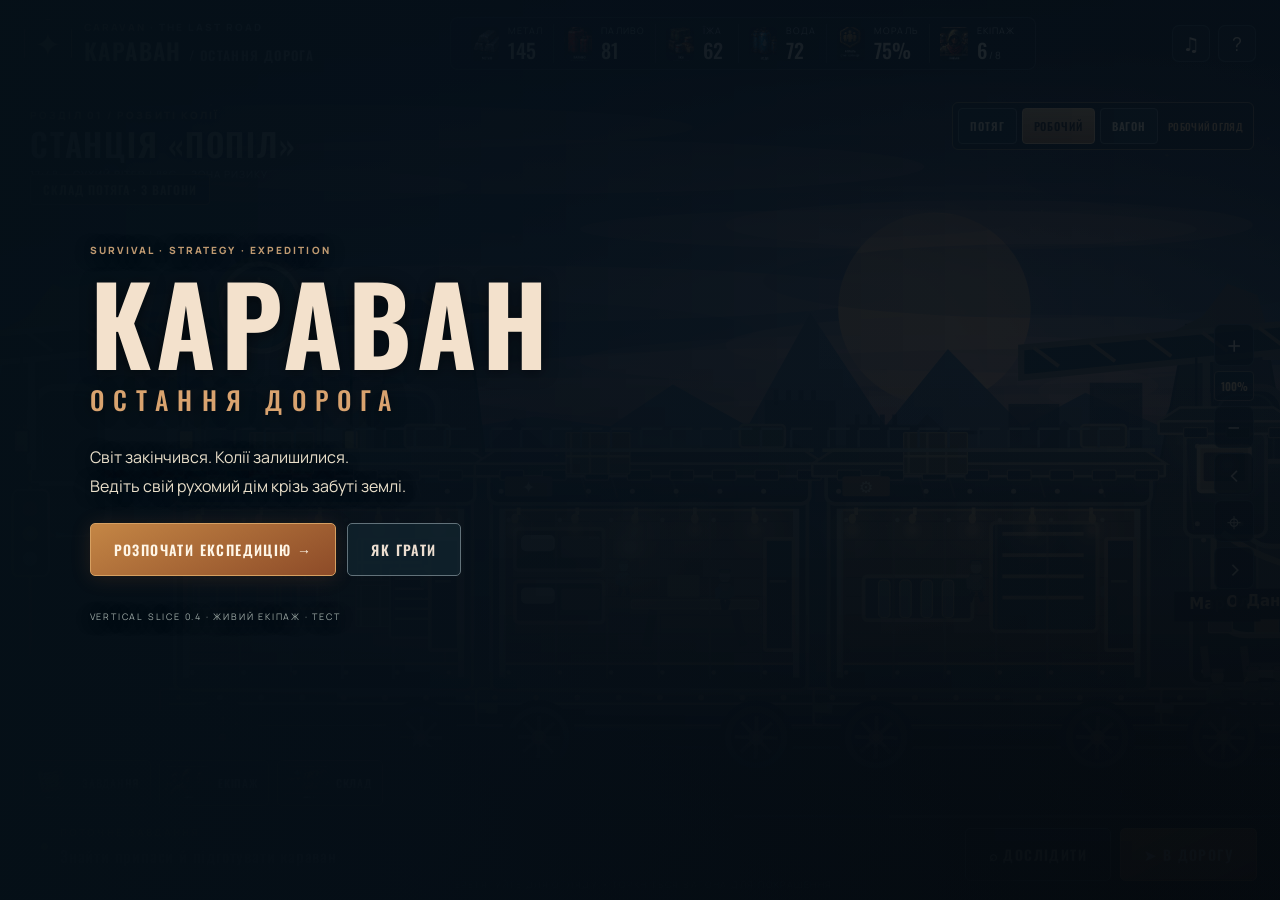
==== commit cf426117: "Ship v0.4 crew scene motion, phone HUD layout and Android+browser regressions" ====
--- a/web/index.html
+++ b/web/index.html
@@ -34,11 +34,12 @@
 <nav class="systems-dock" aria-label="Меню потяга"><button type="button" data-view="quests" aria-expanded="false" aria-label="Завдання"><span class="dock-art" data-art="ui/ui_tasks_open.png"><img alt=""></span><span>ЗАВДАННЯ</span></button><button type="button" data-view="crew" aria-expanded="false" aria-label="Екіпаж"><span class="dock-art" data-art="ui/ui_crew.png"><img alt=""></span><span>ЕКІПАЖ</span></button><button type="button" data-view="inventory" aria-expanded="false" aria-label="Склад"><span class="dock-art" data-art="ui/ui_inventory.png"><img alt=""></span><span>СКЛАД</span></button></nav>
 <section id="systems-panel" class="systems-panel hidden" aria-label="Керування потягом" aria-hidden="true"><button id="systems-close" type="button" aria-label="Закрити панель">×</button><h2 id="systems-title"></h2><div id="systems-content"></div></section>
 <div class="hint">ПЕРЕТЯГУЙТЕ ДЛЯ ОГЛЯДУ • ТОРКНІТЬСЯ ВАГОНА ДЛЯ ПОКРАЩЕННЯ</div>
-<div class="overlay" id="intro"><div class="intro-back"></div><div class="intro-shade"></div><div class="intro-content"><div class="eyebrow">SURVIVAL · STRATEGY · EXPEDITION</div><h1>КАРАВАН</h1><div class="intro-tag">ОСТАННЯ ДОРОГА</div><p>Світ закінчився. Колії залишилися.<br>Ведіть свій рухомий дім крізь забуті землі.</p><div class="intro-buttons"><button id="start" class="primary">РОЗПОЧАТИ ЕКСПЕДИЦІЮ →</button><button id="how" class="secondary">ЯК ГРАТИ</button></div><div class="build">VERTICAL SLICE 0.3 · КАМЕРА Й ЕКІПАЖ · ТЕСТ</div></div></div>
+<div class="overlay" id="intro"><div class="intro-back"></div><div class="intro-shade"></div><div class="intro-content"><div class="eyebrow">SURVIVAL · STRATEGY · EXPEDITION</div><h1>КАРАВАН</h1><div class="intro-tag">ОСТАННЯ ДОРОГА</div><p>Світ закінчився. Колії залишилися.<br>Ведіть свій рухомий дім крізь забуті землі.</p><div class="intro-buttons"><button id="start" class="primary">РОЗПОЧАТИ ЕКСПЕДИЦІЮ →</button><button id="how" class="secondary">ЯК ГРАТИ</button></div><div class="build">VERTICAL SLICE 0.4 · ЖИВИЙ ЕКІПАЖ · ТЕСТ</div></div></div>
 <div class="modal hidden" id="modal"><div class="modal-card"><button class="close" id="close-modal" aria-label="Закрити">×</button><div class="smallcap">ПОЛЬОВИЙ ПОСІБНИК</div><h2>Як грати</h2><p>Досліджуйте станції, поповнюйте ресурси, покращуйте вагони й вирушайте до наступної точки маршруту. Кожен рейс споживає паливо та припаси.</p><p>Натисніть на вагон, щоб відкрити його стан та призначити працівника. Рухайте сцену пальцем, використовуйте два пальці для масштабу або кнопки ПОТЯГ / РОБОЧИЙ / ВАГОН. Прогрес зберігається у браузері на цьому пристрої.</p><div class="quickkeys">ПК: миша / клавіші ← → / Space • Телефон: дотик / кнопки</div><button class="primary" id="modal-ok">ЗРОЗУМІЛО</button></div></div>
 <div class="rotate">↻<p>Для найкращого огляду поверніть телефон горизонтально</p><small>У вертикальному режимі теж можна грати</small></div>
 </main>
 <script src="camera_math.js"></script>
+<script src="crew_motion.js"></script>
 <script src="game.js"></script>
 <script src="caravan_systems.js"></script>
 <script src="gameplay_ui.js"></script>
--- a/web/style.css
+++ b/web/style.css
@@ -69,3 +69,38 @@
 .resources .res.low{background:#65312b88;outline:1px solid #ef8769;border-radius:4px}
 .resources .res.low small{color:#ffe5d3}
 .resources .res.low strong::after{content:" !";color:#ffb17e;font-weight:800}
+
+/* Camera and contextual wagon controls: same dieselpunk palette, no duplicate art. */
+.wagon-current{position:absolute;z-index:2;top:174px;left:30px;max-width:min(55vw,590px);padding:6px 12px;border:1px solid #a98352aa;border-radius:4px;background:#0b1821e0;color:#f7dbac;font:600 12px Oswald,system-ui,sans-serif;letter-spacing:.08em;pointer-events:none;overflow:hidden;white-space:nowrap;text-overflow:ellipsis}
+.camera-modes{position:absolute;z-index:4;right:26px;top:102px;display:flex;align-items:center;gap:5px;border:1px solid #77664c;background:#0e1a23e8;border-radius:6px;padding:5px}
+.camera-modes button{font:600 11px Oswald,system-ui,sans-serif;letter-spacing:.08em;padding:8px 11px;color:#f2dfbf;background:#152731;border:1px solid #59666b;border-radius:4px;min-height:36px}
+.camera-modes button[aria-pressed=true]{color:#20170f;background:linear-gradient(#e3b578,#ad7041);border-color:#f8cb91}
+.camera-modes #camera-mode{font:500 10px Oswald,system-ui,sans-serif;letter-spacing:.03em;color:#e2ae75;white-space:nowrap;padding:0 5px}
+.camera-tools{top:36%;gap:5px}
+.camera-tools #zoom-value{display:block;width:40px;text-align:center;font:600 11px Oswald,system-ui,sans-serif;background:#0a1824bf;border:1px solid #6e6050;border-radius:4px;padding:6px 0;color:#ecc08c}
+.wagon-crew{width:100%;margin-top:9px;padding:12px 10px;border-radius:4px;font:600 12px Oswald,system-ui,sans-serif}
+.crew-destination{background:#423324a8;color:#ffe0b3;border:1px solid #ab8251;border-radius:5px;padding:10px;font-size:12px}
+.assign-focused{display:block;width:100%;margin:9px 0 13px;padding:10px 12px;background:#9b6034;color:#fff0d8;border:1px solid #efb777;border-radius:5px;font:700 12px Oswald,system-ui,sans-serif}
+@media(max-width:1100px){
+ .wagon-current{top:112px;left:12px;font-size:9px;max-width:54vw;padding:4px 7px}
+ .camera-modes{right:10px;top:65px;padding:3px;gap:3px}
+ .camera-modes button{font-size:9px;padding:4px 6px;min-height:29px}
+ .camera-modes #camera-mode{display:none}
+ .camera-tools{top:34%;right:9px;gap:4px}
+ .camera-tools button{min-height:30px}
+ .camera-tools #zoom-value{width:31px;font-size:9px;padding:4px 0}
+}
+@media(max-height:450px) and (orientation:landscape){
+ .camera-modes{right:9px;top:53px}
+ .wagon-current{top:94px}
+ .camera-tools{top:31%;gap:3px}
+ .camera-tools button{height:28px}
+}
+
+/* v0.4 QA: move current-wagon status clear of station heading at phone sizes. */
+@media(max-width:1100px) and (orientation:landscape){
+ .wagon-current{top:178px;max-width:min(52vw,450px)}
+}
+@media(max-height:390px) and (orientation:landscape){
+ .wagon-current{top:139px}
+}
